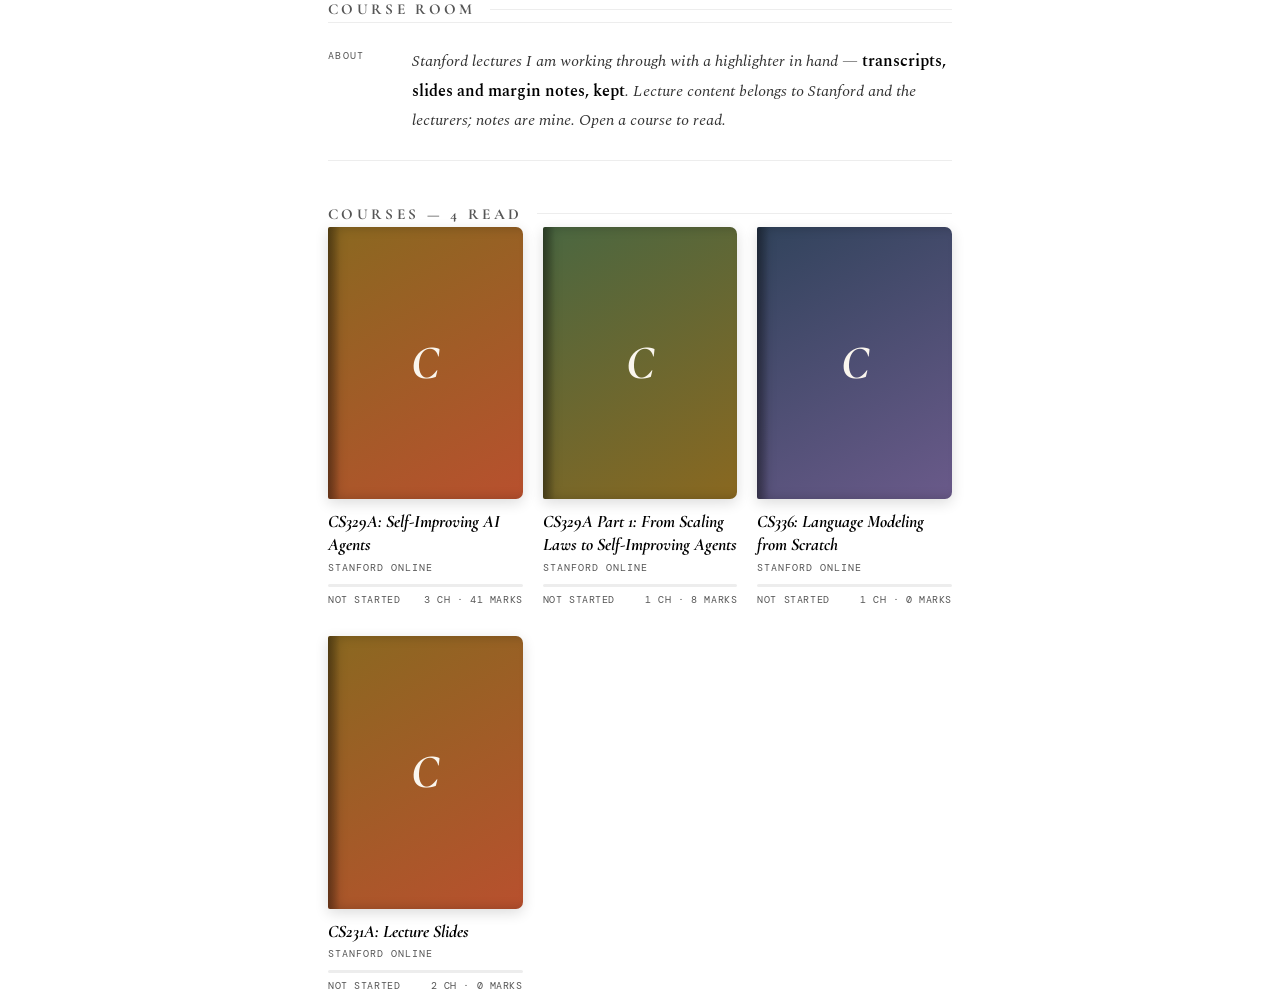
==== index.html @ ce784ed0 "Course Room: CS329A parts 1-3, CS329A guide, CS336 lecture 1, CS231A slides" ====
<!DOCTYPE html>
<html lang="en" data-theme="light">
<head>
<meta charset="UTF-8">
<meta name="viewport" content="width=device-width, initial-scale=1">
<title>Course Room — Arun</title>
<link rel="icon" href="data:image/svg+xml,%3Csvg xmlns='http://www.w3.org/2000/svg' viewBox='0 0 32 32'%3E%3Crect width='32' height='32' rx='6' fill='%23faf7f0'/%3E%3Ctext x='16' y='24' font-size='22' text-anchor='middle' fill='%238a6820' font-family='Georgia' font-style='italic'%3EA%3C/text%3E%3C/svg%3E">
<link rel="preconnect" href="https://fonts.googleapis.com">
<link href="https://fonts.googleapis.com/css2?family=Cormorant+Garamond:ital,wght@0,300;0,400;0,600;1,300;1,400;1,600&family=DM+Mono:ital,wght@0,300;0,400;1,300&family=Spectral:ital,wght@0,200;0,300;0,400;1,200;1,300;1,400&family=Newsreader:ital,opsz,wght@0,6..72,400;0,6..72,600;1,6..72,400&family=Source+Serif+4:ital,opsz,wght@0,8..60,400;0,8..60,600;1,8..60,400&family=Atkinson+Hyperlegible:ital,wght@0,400;0,700;1,400&display=swap" rel="stylesheet">
<style>
:root[data-theme="dark"]{--bg:#0f0f0d;--bg2:#161613;--border:rgba(255,255,255,0.07);--border2:rgba(255,255,255,0.14);--text:#d4cfc4;--text2:#7a7770;--text3:#3f3e3c;--accent:#b8a96a;--accent2:#c97b5a;--glow:rgba(184,169,106,0.05)}
:root[data-theme="light"]{--bg:#fff;--bg2:#f0ede6;--border:rgba(0,0,0,0.07);--border2:rgba(0,0,0,0.14);--text:#000;--text2:#333;--text3:#555;--accent:#8a6820;--accent2:#b8502e;--glow:rgba(138,104,32,0.06)}
*,*::before,*::after{box-sizing:border-box;margin:0;padding:0}
html{font-size:16px}
body{background:var(--bg);color:var(--text);font-family:'Spectral',Georgia,serif;min-height:100vh;-webkit-font-smoothing:antialiased}
.wrap{max-width:680px;margin:0 auto;padding:0 28px}
header{padding:60px 0 36px;display:flex;align-items:flex-end;justify-content:space-between;gap:20px}
.brand-name{font-family:'Cormorant Garamond',serif;font-size:3.5rem;font-weight:500;font-style:italic;color:var(--accent);line-height:1;letter-spacing:-0.02em}
.brand-sub{font-family:'DM Mono',monospace;font-size:0.65rem;font-weight:300;color:var(--text2);letter-spacing:0.14em;text-transform:uppercase;margin-top:7px}
.brand-sub em{font-style:normal;color:var(--accent2)}
.toggle-btn{background:none;border:1px solid var(--border2);color:var(--text2);font-family:'DM Mono',monospace;font-size:0.62rem;letter-spacing:0.12em;text-transform:uppercase;padding:7px 13px;border-radius:2px;cursor:pointer;flex-shrink:0;margin-bottom:4px}
.toggle-btn:hover{border-color:var(--accent);color:var(--accent)}
nav{border-top:1px solid var(--border);border-bottom:1px solid var(--border);display:flex;align-items:center;flex-wrap:wrap;margin-bottom:48px;padding:1px 0}
nav a{font-family:'DM Mono',monospace;font-size:0.75rem;letter-spacing:0.12em;text-transform:uppercase;color:var(--text2);text-decoration:none;padding:10px 16px 10px 0}
nav a:not(:first-child){padding-left:16px;border-left:1px solid var(--border)}
nav a:hover,nav a.active{color:var(--text)}
.about{display:flex;gap:28px;align-items:flex-start;border-top:1px solid var(--border);border-bottom:1px solid var(--border);padding:24px 0;margin-bottom:44px}
.about-label{font-family:'DM Mono',monospace;font-size:0.6rem;letter-spacing:0.14em;text-transform:uppercase;color:var(--text3);flex-shrink:0;width:56px;padding-top:2px}
.about-text{font-family:'Spectral',serif;font-size:1rem;font-style:italic;color:var(--text2);line-height:1.85}
.about-text strong{font-weight:600;font-style:normal;color:var(--text)}
.sec-head{display:flex;align-items:center;gap:14px;margin-bottom:4px}
.sec-title{font-family:'Cormorant Garamond',serif;font-size:0.95rem;font-weight:700;letter-spacing:0.22em;text-transform:uppercase;color:var(--text3);flex-shrink:0}
.sec-line{flex:1;height:1px;background:var(--border)}
.proj-card{display:block;background:var(--bg);padding:26px 0;text-decoration:none;color:inherit;border-top:1px solid var(--border);position:relative}
.proj-card:last-child{border-bottom:1px solid var(--border)}
.proj-card::after{content:'';position:absolute;left:0;right:0;bottom:0;height:1.5px;background:var(--accent);transform:scaleX(0);transform-origin:left;transition:transform 0.3s ease}
.proj-card:hover::after{transform:scaleX(1)}
.proj-name{font-family:'Cormorant Garamond',serif;font-size:1.5rem;font-weight:700;font-style:italic;color:var(--text);margin-bottom:4px}
.proj-card:hover .proj-name{color:var(--accent)}
.proj-desc{font-family:'Spectral',serif;font-size:0.9rem;color:var(--text2);line-height:1.65;margin-bottom:10px}
.proj-stack{display:flex;flex-wrap:wrap;gap:5px;margin-bottom:4px}
.stack-pill{font-family:'DM Mono',monospace;font-size:0.65rem;letter-spacing:0.09em;text-transform:uppercase;color:var(--text3);border:1px solid var(--border2);padding:3px 7px;border-radius:2px}
.proj-card:hover .stack-pill{color:var(--accent);border-color:var(--accent)}
.proj-arrow{position:absolute;top:18px;right:0;font-size:0.75rem;color:var(--text3);opacity:0;transition:opacity 0.2s}
.proj-card:hover .proj-arrow{opacity:1}
.post-item{display:flex;align-items:baseline;justify-content:space-between;gap:16px;padding:14px 0;border-bottom:1px solid var(--border);text-decoration:none;color:inherit}
.post-title{font-family:'Spectral',serif;font-size:1.1rem;color:var(--text);white-space:nowrap;overflow:hidden;text-overflow:ellipsis}
.post-item:hover .post-title{color:var(--accent)}
.post-date{font-family:'DM Mono',monospace;font-size:0.7rem;color:var(--text3);flex-shrink:0;letter-spacing:0.06em}
footer{border-top:1px solid var(--border);padding:24px 0 52px;display:flex;justify-content:space-between;align-items:center;margin-top:44px}
.foot-copy{font-family:'DM Mono',monospace;font-size:0.7rem;color:var(--text3);letter-spacing:0.08em}
.foot-links{display:flex;gap:18px}
.foot-links a{font-family:'DM Mono',monospace;font-size:0.7rem;letter-spacing:0.1em;text-transform:uppercase;color:var(--text3);text-decoration:none}
.foot-links a:hover{color:var(--accent)}
.rr-util{display:flex;align-items:center;justify-content:flex-end;gap:14px;padding:10px 0 2px;font-family:'DM Mono',monospace;font-size:0.68rem;letter-spacing:0.1em;text-transform:uppercase}
.rr-util-streak{color:var(--text2)}
.rr-util-links{display:flex;gap:16px}
.rr-util-links a{color:var(--text2);text-decoration:none}
.rr-util-links a:hover{color:var(--accent)}
#rr-search{position:fixed;inset:0;z-index:200;display:none;align-items:flex-start;justify-content:center;padding:12vh 18px 18px;background:rgba(0,0,0,0.32)}
#rr-search.open{display:flex}
#rr-search-box{width:min(560px,100%);background:var(--bg);border:1px solid var(--border2);border-radius:6px;box-shadow:0 18px 60px rgba(0,0,0,0.3);overflow:hidden}
#rr-search-input{width:100%;border:none;outline:none;background:transparent;color:var(--text);font-family:'DM Mono',monospace;font-size:0.95rem;padding:16px 18px;border-bottom:1px solid var(--border)}
#rr-search-list{max-height:46vh;overflow-y:auto;padding:6px}
#rr-search-list a{display:block;padding:9px 12px;border-radius:4px;text-decoration:none;color:var(--text)}
#rr-search-list a:hover,#rr-search-list a.sel{background:var(--bg2)}
.rr-search-kind{font-family:'DM Mono',monospace;font-size:0.6rem;letter-spacing:0.14em;text-transform:uppercase;color:var(--text3);margin-right:8px}
#rr-search-empty{padding:14px 12px;color:var(--text3);font-style:italic;font-family:'Spectral',serif}
@media (max-width:520px){.wrap{padding:0 18px}header{padding:40px 0 28px;flex-direction:column;align-items:flex-start;gap:14px}.brand-name{font-size:2.4rem}.about{flex-direction:column;gap:8px}footer{flex-direction:column;gap:12px;align-items:flex-start}}
</style>
</head>
<body>
<div class="wrap">
<div id="rr-search" role="dialog" aria-label="Search the library"><div id="rr-search-box"><input id="rr-search-input" type="text" placeholder="Search books, guides, blogs…" autocomplete="off"><div id="rr-search-list"></div></div></div><div class="sec-head"><div class="sec-title">Course Room</div><div class="sec-line"></div></div><div class="about"><div class="about-label">about</div><div class="about-text">Stanford lectures I am working through with a highlighter in hand — <strong>transcripts, slides and margin notes, kept</strong>. Lecture content belongs to Stanford and the lecturers; notes are mine. Open a course to read.</div></div><div class="sec-head"><div class="sec-title">Courses — 4 read</div><div class="sec-line"></div></div><div class="bk-grid" role="list"><a class="bk-lib" href="books/cs329a-self-improving-ai-agents/part01_reader.html" data-book="cs329a-self-improving-ai-agents" data-chapters="part01_reader.html,part02_reader.html,part03_reader.html"><span class="bk-lib-art">C</span><span class="bk-lib-title">CS329A: Self-Improving AI Agents</span><span class="bk-lib-author">Stanford Online</span><span class="bk-prog"><span class="bk-prog-fill"></span></span><span class="bk-prog-row"><span class="bk-prog-label">Not started</span><span class="bk-prog-count">3 ch &middot; 41 marks</span></span></a><a class="bk-lib" href="books/cs329a-part1/guide_reader.html" data-book="cs329a-part1" data-chapters="guide_reader.html"><span class="bk-lib-art">C</span><span class="bk-lib-title">CS329A Part 1: From Scaling Laws to Self-Improving Agents</span><span class="bk-lib-author">Stanford Online</span><span class="bk-prog"><span class="bk-prog-fill"></span></span><span class="bk-prog-row"><span class="bk-prog-label">Not started</span><span class="bk-prog-count">1 ch &middot; 8 marks</span></span></a><a class="bk-lib" href="books/cs336-language-modeling-from-scratch/lecture01_reader.html" data-book="cs336-language-modeling-from-scratch" data-chapters="lecture01_reader.html"><span class="bk-lib-art">C</span><span class="bk-lib-title">CS336: Language Modeling from Scratch</span><span class="bk-lib-author">Stanford Online</span><span class="bk-prog"><span class="bk-prog-fill"></span></span><span class="bk-prog-row"><span class="bk-prog-label">Not started</span><span class="bk-prog-count">1 ch &middot; 0 marks</span></span></a><a class="bk-lib" href="books/cs231a-slides/cs231a-lecture-1.pdf" data-book="cs231a-slides" data-chapters="cs231a-lecture-1.pdf,cs231a-landscape-with-notes.pdf"><span class="bk-lib-art">C</span><span class="bk-lib-title">CS231A: Lecture Slides</span><span class="bk-lib-author">Stanford Online</span><span class="bk-prog"><span class="bk-prog-fill"></span></span><span class="bk-prog-row"><span class="bk-prog-label">Not started</span><span class="bk-prog-count">2 ch &middot; 0 marks</span></span></a></div><link rel="stylesheet" href="assets/cards.css?v=3"><script src="assets/local.js?v=2"></script><script src="assets/library.js?v=2"></script>
</div>
<script>
function toggleTheme(){const h=document.documentElement,b=document.getElementById('theme-btn');if(h.dataset.theme==='dark'){h.dataset.theme='light';b.textContent='\u263E dark';}else{h.dataset.theme='dark';b.textContent='\u2600 light';}}
</script>
</body>
</html>
---- assets/cards.css ----
/* Card style library for "books read" and "articles read" sections.
 * Matches the arun2565.github.io tokens (Cormorant Garamond / Spectral /
 * DM Mono) via CSS vars, with fallbacks so it works standalone.
 * Works in light + dark themes. All cards are links/clickable except
 * .ar-feature (contains its own link).
 *
 * Books:    .bk-cover  .bk-row  .bk-shelf (+ .bk-shelf-grid wrapper)
 * Articles: .ar-row  .ar-feature  .ar-quote
 */
:root {
  --ck-bg: var(--bg, #fff);
  --ck-text: var(--text, #000);
  --ck-text2: var(--text2, #333);
  --ck-text3: var(--text3, #555);
  --ck-accent: var(--accent, #8a6820);
  --ck-accent2: var(--accent2, #b8502e);
  --ck-border: var(--border, rgba(0, 0, 0, 0.07));
  --ck-border2: var(--border2, rgba(0, 0, 0, 0.14));
  --ck-glow: var(--glow, rgba(138, 104, 32, 0.06));
}

/* ============================= books ============================= */

/* ---- 1. cover card: monogram panel + details ---- */
.bk-cover {
  display: flex;
  gap: 26px;
  align-items: stretch;
  padding: 26px 0;
  text-decoration: none;
  color: inherit;
  border-top: 1px solid var(--ck-border);
  position: relative;
}
.bk-cover:last-child { border-bottom: 1px solid var(--ck-border); }
.bk-cover::after {
  content: '';
  position: absolute;
  left: 0; right: 0; bottom: -1px;
  height: 1.5px;
  background: var(--ck-accent);
  transform: scaleX(0);
  transform-origin: left;
  transition: transform 0.3s ease;
}
.bk-cover:hover::after { transform: scaleX(1); }
.bk-cover-art {
  flex-shrink: 0;
  width: 118px;
  min-height: 168px;
  display: flex;
  align-items: center;
  justify-content: center;
  font-family: 'Cormorant Garamond', Georgia, serif;
  font-size: 3.2rem;
  font-weight: 700;
  font-style: italic;
  color: #faf6ee;
  border-radius: 2px 6px 6px 2px;
  background: linear-gradient(150deg, var(--ck-accent), var(--ck-accent2));
  box-shadow: inset 6px 0 10px rgba(0, 0, 0, 0.18), 0 3px 10px rgba(0, 0, 0, 0.12);
}
.bk-cover:nth-child(3n+1) .bk-cover-art { background: linear-gradient(150deg, #8a6820, #b8502e); }
.bk-cover:nth-child(3n+2) .bk-cover-art { background: linear-gradient(150deg, #4a6741, #8a6820); }
.bk-cover:nth-child(3n+3) .bk-cover-art { background: linear-gradient(150deg, #31435c, #6a5a8a); }
.bk-cover-body { display: flex; flex-direction: column; min-width: 0; }
.bk-title {
  font-family: 'Cormorant Garamond', Georgia, serif;
  font-size: 1.6rem;
  font-weight: 700;
  font-style: italic;
  line-height: 1.2;
  color: var(--ck-text);
}
.bk-cover:hover .bk-title { color: var(--ck-accent); }
.bk-author {
  font-family: 'DM Mono', monospace;
  font-size: 0.68rem;
  letter-spacing: 0.12em;
  text-transform: uppercase;
  color: var(--ck-text3);
  margin: 6px 0 10px;
}
.bk-desc {
  font-family: 'Spectral', Georgia, serif;
  font-size: 0.92rem;
  line-height: 1.65;
  color: var(--ck-text2);
  margin-bottom: auto;
  padding-bottom: 12px;
}
.bk-meta {
  display: flex;
  flex-wrap: wrap;
  gap: 6px;
  align-items: center;
}
.bk-pill {
  font-family: 'DM Mono', monospace;
  font-size: 0.65rem;
  letter-spacing: 0.09em;
  text-transform: uppercase;
  color: var(--ck-text3);
  border: 1px solid var(--ck-border2);
  padding: 3px 8px;
  border-radius: 2px;
}
.bk-cover:hover .bk-pill { color: var(--ck-accent); border-color: var(--ck-accent); }
.bk-open {
  font-family: 'DM Mono', monospace;
  font-size: 0.68rem;
  letter-spacing: 0.1em;
  text-transform: uppercase;
  color: var(--ck-accent);
  margin-left: auto;
}

/* ---- 2. row card: one line per book ---- */
.bk-row {
  display: flex;
  align-items: baseline;
  justify-content: space-between;
  gap: 16px;
  padding: 15px 0 15px 14px;
  border-bottom: 1px solid var(--ck-border);
  border-left: 3px solid transparent;
  text-decoration: none;
  color: inherit;
}
.bk-row:first-child { border-top: 1px solid var(--ck-border); }
.bk-row:hover { border-left-color: var(--ck-accent); background: var(--ck-glow); }
.bk-row-main { display: flex; flex-direction: column; gap: 3px; min-width: 0; }
.bk-row .bk-title { font-size: 1.25rem; }
.bk-row-meta { display: flex; gap: 6px; flex-shrink: 0; align-items: center; }

/* ---- 3. shelf tile: dense grid ---- */
.bk-shelf-grid {
  display: grid;
  grid-template-columns: repeat(auto-fill, minmax(150px, 1fr));
  gap: 20px 16px;
}
.bk-shelf { text-decoration: none; color: inherit; display: block; }
.bk-shelf-art {
  display: flex;
  align-items: center;
  justify-content: center;
  aspect-ratio: 5 / 7;
  font-family: 'Cormorant Garamond', Georgia, serif;
  font-size: 2.6rem;
  font-weight: 700;
  font-style: italic;
  color: #faf6ee;
  border-radius: 2px 5px 5px 2px;
  background: linear-gradient(150deg, var(--ck-accent), var(--ck-accent2));
  box-shadow: inset 5px 0 8px rgba(0, 0, 0, 0.18), 0 2px 8px rgba(0, 0, 0, 0.1);
  margin-bottom: 10px;
  transition: transform 0.2s ease;
}
.bk-shelf:nth-child(3n+1) .bk-shelf-art { background: linear-gradient(150deg, #8a6820, #b8502e); }
.bk-shelf:nth-child(3n+2) .bk-shelf-art { background: linear-gradient(150deg, #4a6741, #8a6820); }
.bk-shelf:nth-child(3n+3) .bk-shelf-art { background: linear-gradient(150deg, #31435c, #6a5a8a); }
.bk-shelf:hover .bk-shelf-art { transform: translateY(-3px); }
.bk-shelf-title {
  display: block;
  font-family: 'Spectral', Georgia, serif;
  font-size: 0.92rem;
  line-height: 1.4;
  color: var(--ck-text);
}
.bk-shelf:hover .bk-shelf-title { color: var(--ck-accent); }
.bk-shelf-author {
  display: block;
  font-family: 'DM Mono', monospace;
  font-size: 0.62rem;
  letter-spacing: 0.1em;
  text-transform: uppercase;
  color: var(--ck-text3);
  margin-top: 4px;
}

/* ============================ articles =========================== */

/* ---- 1. row card: one line per article ---- */
.ar-row {
  display: flex;
  align-items: baseline;
  justify-content: space-between;
  gap: 16px;
  padding: 14px 0;
  border-bottom: 1px solid var(--ck-border);
  text-decoration: none;
  color: inherit;
}
.ar-row:first-child { border-top: 1px solid var(--ck-border); }
.ar-title {
  font-family: 'Spectral', Georgia, serif;
  font-size: 1.08rem;
  line-height: 1.45;
  color: var(--ck-text);
}
.ar-row:hover .ar-title { color: var(--ck-accent); }
.ar-row-main { display: flex; flex-direction: column; gap: 5px; min-width: 0; }
.ar-sub {
  display: block;
  font-family: 'DM Mono', monospace;
  font-size: 0.68rem;
  letter-spacing: 0.06em;
  color: var(--ck-text3);
}
.ar-sub a { color: inherit; }
.ar-tag {
  flex-shrink: 0;
  font-family: 'DM Mono', monospace;
  font-size: 0.65rem;
  letter-spacing: 0.09em;
  text-transform: uppercase;
  color: var(--ck-text3);
  border: 1px solid var(--ck-border2);
  padding: 3px 8px;
  border-radius: 2px;
}
.ar-row:hover .ar-tag { color: var(--ck-accent); border-color: var(--ck-accent); }

/* ---- 2. feature card: one standout article ---- */
.ar-feature {
  border: 1px solid var(--ck-border2);
  border-radius: 4px;
  padding: 30px 32px;
  margin-bottom: 8px;
  background: var(--ck-glow);
}
.ar-kicker {
  font-family: 'DM Mono', monospace;
  font-size: 0.62rem;
  letter-spacing: 0.16em;
  text-transform: uppercase;
  color: var(--ck-accent2);
  margin-bottom: 12px;
}
.ar-feature-title {
  font-family: 'Cormorant Garamond', Georgia, serif;
  font-size: 1.9rem;
  font-weight: 700;
  font-style: italic;
  line-height: 1.25;
  margin: 0 0 12px;
}
.ar-feature-title a { color: var(--ck-text); text-decoration: none; }
.ar-feature-title a:hover { color: var(--ck-accent); }
.ar-feature-take {
  font-family: 'Spectral', Georgia, serif;
  font-size: 0.98rem;
  font-style: italic;
  line-height: 1.7;
  color: var(--ck-text2);
  margin: 0 0 14px;
}
.ar-feature-meta {
  font-family: 'DM Mono', monospace;
  font-size: 0.68rem;
  letter-spacing: 0.08em;
  text-transform: uppercase;
  color: var(--ck-text3);
}
.ar-feature-meta a { color: var(--ck-accent); text-decoration: none; margin-left: 12px; }

/* ---- 3. quote card: a takeaway worth keeping ---- */
.ar-quote { margin: 0; padding: 24px 0 24px 22px; border-left: 2px solid var(--ck-accent); }
.ar-quote blockquote {
  margin: 0 0 10px;
  font-family: 'Cormorant Garamond', Georgia, serif;
  font-size: 1.35rem;
  font-style: italic;
  line-height: 1.5;
  color: var(--ck-text);
}
.ar-quote figcaption {
  font-family: 'DM Mono', monospace;
  font-size: 0.68rem;
  letter-spacing: 0.08em;
  text-transform: uppercase;
  color: var(--ck-text3);
}
.ar-quote figcaption a { color: var(--ck-accent); text-decoration: none; }

/* ---- responsive ---- */
@media (max-width: 520px) {
  .bk-cover { gap: 16px; }
  .bk-cover-art { width: 84px; min-height: 120px; font-size: 2.2rem; }
  .bk-title { font-size: 1.35rem; }
  .ar-feature { padding: 22px; }
  .ar-feature-title { font-size: 1.5rem; }
  .bk-row, .ar-row { flex-direction: column; gap: 8px; align-items: flex-start; }
}

/* ================= library grid (Apple Books home) =================
 * Cover grid with per-book progress: big spine-shaded covers, title +
 * author below, slim progress bar. library.js fills the bar + label
 * from chapter scroll depth and points each card at Continue. */

.bk-grid {
  display: grid;
  grid-template-columns: repeat(auto-fill, minmax(150px, 1fr));
  gap: 30px 20px;
}
.bk-lib {
  display: block;
  text-decoration: none;
  color: inherit;
}
.bk-lib-art {
  position: relative;
  display: flex;
  align-items: center;
  justify-content: center;
  aspect-ratio: 5 / 7;
  font-family: 'Cormorant Garamond', Georgia, serif;
  font-size: 3rem;
  font-weight: 700;
  font-style: italic;
  color: #faf6ee;
  border-radius: 2px 7px 7px 2px;
  background: linear-gradient(150deg, var(--ck-accent), var(--ck-accent2));
  box-shadow: inset 8px 0 12px rgba(0, 0, 0, 0.22), 0 4px 14px rgba(0, 0, 0, 0.14);
  margin-bottom: 12px;
  transition: transform 0.2s ease;
  overflow: hidden;
}
.bk-lib-art::before {
  content: '';
  position: absolute;
  left: 0;
  top: 0;
  bottom: 0;
  width: 12px;
  background: linear-gradient(90deg, rgba(0, 0, 0, 0.28), transparent);
  border-radius: 2px 0 0 2px;
}
.bk-lib:nth-child(3n+1) .bk-lib-art { background: linear-gradient(150deg, #8a6820, #b8502e); }
.bk-lib:nth-child(3n+2) .bk-lib-art { background: linear-gradient(150deg, #4a6741, #8a6820); }
.bk-lib:nth-child(3n+3) .bk-lib-art { background: linear-gradient(150deg, #31435c, #6a5a8a); }
.bk-lib:hover .bk-lib-art { transform: translateY(-3px); }
.bk-lib-title {
  display: block;
  font-family: 'Cormorant Garamond', Georgia, serif;
  font-size: 1.1rem;
  font-weight: 700;
  font-style: italic;
  line-height: 1.3;
  color: var(--ck-text);
}
.bk-lib:hover .bk-lib-title { color: var(--ck-accent); }
.bk-lib-author {
  display: block;
  font-family: 'DM Mono', monospace;
  font-size: 0.62rem;
  letter-spacing: 0.1em;
  text-transform: uppercase;
  color: var(--ck-text3);
  margin-top: 4px;
}
.bk-prog {
  display: block;
  height: 3px;
  background: var(--ck-border);
  border-radius: 2px;
  margin-top: 10px;
  overflow: hidden;
}
.bk-prog-fill {
  display: block;
  height: 100%;
  width: 0;
  background: var(--ck-accent);
  border-radius: 2px;
  transition: width 0.4s ease;
}
.bk-prog-row {
  display: flex;
  justify-content: space-between;
  align-items: baseline;
  gap: 8px;
  margin-top: 6px;
  font-family: 'DM Mono', monospace;
  font-size: 0.6rem;
  letter-spacing: 0.06em;
  text-transform: uppercase;
  color: var(--ck-text3);
}

/* ================= horizontal rails (blogs) =================
 * Many items visible at once: snap-scrolling strips of compact cards. */

.rail {
  display: flex;
  gap: 14px;
  overflow-x: auto;
  scroll-snap-type: x mandatory;
  padding: 4px 2px 14px;
  margin: 0 -2px;
  scrollbar-width: thin;
}
.rail::-webkit-scrollbar { height: 6px; }
.rail::-webkit-scrollbar-thumb {
  background: var(--ck-border2);
  border-radius: 3px;
}

/* ---- book tile: monogram cover + details, fixed width ---- */
.bk-tile {
  flex: 0 0 220px;
  scroll-snap-align: start;
  display: flex;
  flex-direction: column;
  text-decoration: none;
  color: inherit;
  border: 1px solid var(--ck-border);
  border-radius: 4px;
  overflow: hidden;
  background: var(--ck-bg);
  transition: border-color 0.2s ease, transform 0.2s ease;
}
.bk-tile:hover { border-color: var(--ck-accent); transform: translateY(-2px); }
.bk-tile-art {
  display: flex;
  align-items: center;
  justify-content: center;
  height: 110px;
  font-family: 'Cormorant Garamond', Georgia, serif;
  font-size: 2.6rem;
  font-weight: 700;
  font-style: italic;
  color: #faf6ee;
  background: linear-gradient(150deg, var(--ck-accent), var(--ck-accent2));
  box-shadow: inset 0 -6px 10px rgba(0, 0, 0, 0.18);
}
.bk-tile:nth-child(3n+1) .bk-tile-art { background: linear-gradient(150deg, #8a6820, #b8502e); }
.bk-tile:nth-child(3n+2) .bk-tile-art { background: linear-gradient(150deg, #4a6741, #8a6820); }
.bk-tile:nth-child(3n+3) .bk-tile-art { background: linear-gradient(150deg, #31435c, #6a5a8a); }
.bk-tile-body { display: flex; flex-direction: column; gap: 6px; padding: 14px 14px 15px; }
.bk-tile .bk-title { font-size: 1.15rem; }
.bk-tile:hover .bk-title { color: var(--ck-accent); }
.bk-tile .bk-author { margin: 0; }
.bk-tile .bk-meta { margin-top: 4px; }

/* ---- blog card: source kicker + title + takeaway, fixed width ---- */
.ar-card {
  flex: 0 0 300px;
  scroll-snap-align: start;
  display: flex;
  flex-direction: column;
  gap: 8px;
  text-decoration: none;
  color: inherit;
  border: 1px solid var(--ck-border);
  border-radius: 4px;
  padding: 18px;
  background: var(--ck-bg);
  transition: border-color 0.2s ease, transform 0.2s ease;
}
.ar-card:hover { border-color: var(--ck-accent); transform: translateY(-2px); }
.ar-card-kicker {
  font-family: 'DM Mono', monospace;
  font-size: 0.6rem;
  letter-spacing: 0.14em;
  text-transform: uppercase;
  color: var(--ck-accent2);
}
.ar-card-title {
  font-family: 'Cormorant Garamond', Georgia, serif;
  font-size: 1.3rem;
  font-weight: 700;
  font-style: italic;
  line-height: 1.3;
  color: var(--ck-text);
}
.ar-card:hover .ar-card-title { color: var(--ck-accent); }
.ar-card-take {
  font-family: 'Spectral', Georgia, serif;
  font-size: 0.85rem;
  font-style: italic;
  line-height: 1.6;
  color: var(--ck-text2);
  display: -webkit-box;
  -webkit-line-clamp: 3;
  -webkit-box-orient: vertical;
  overflow: hidden;
}
.ar-card-meta {
  margin-top: auto;
  padding-top: 8px;
  font-family: 'DM Mono', monospace;
  font-size: 0.62rem;
  letter-spacing: 0.08em;
  text-transform: uppercase;
  color: var(--ck-text3);
  display: flex;
  justify-content: space-between;
  align-items: center;
  gap: 8px;
}
.ar-card-go { color: var(--ck-accent); }

@media (max-width: 520px) {
  .bk-tile { flex-basis: 180px; }
  .ar-card { flex-basis: 260px; }
}
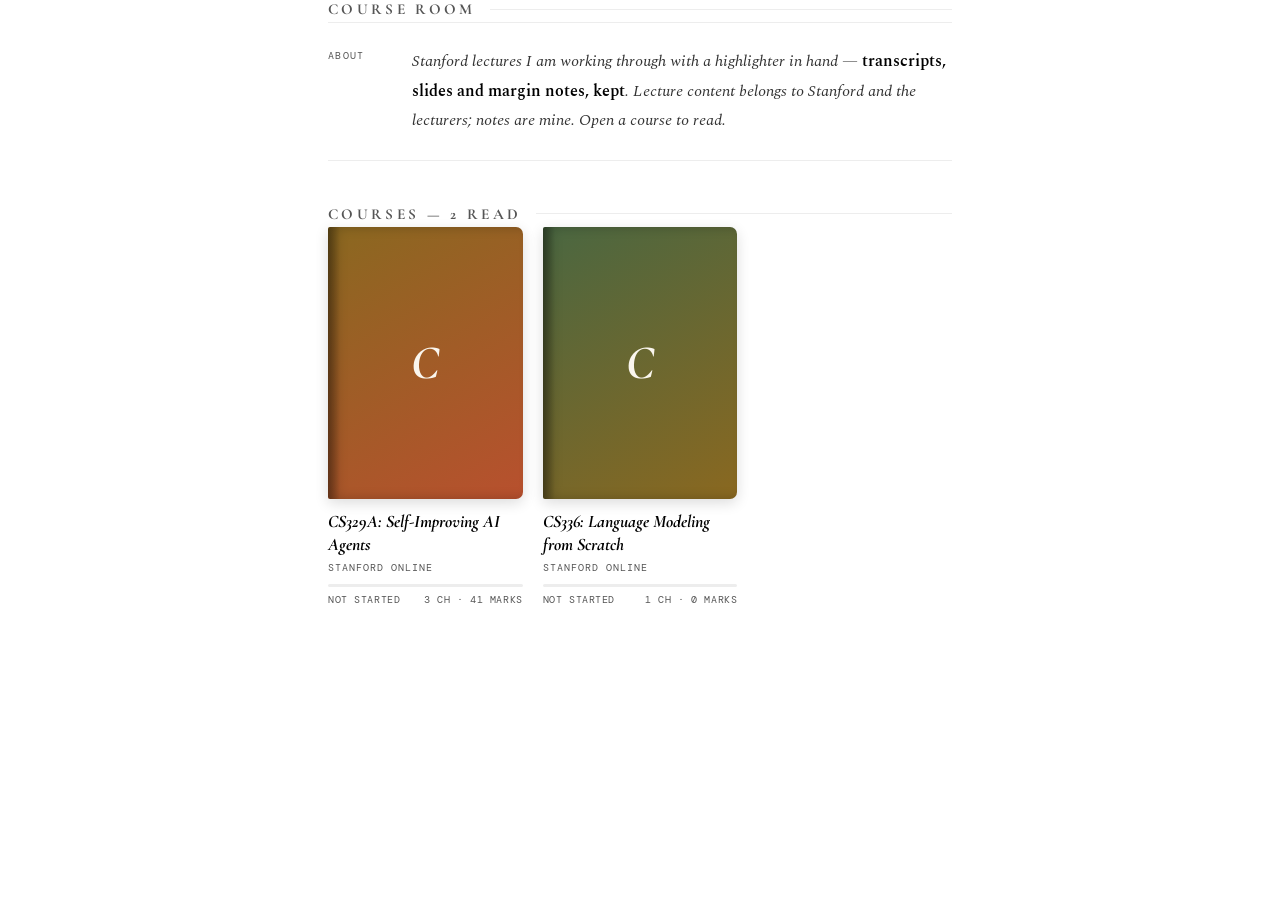
==== commit f034d1eb: "Hub: keep CS329A + CS336 only (drop guide and CS231A slides)" ====
--- a/index.html
+++ b/index.html
@@ -71,7 +71,7 @@
 </head>
 <body>
 <div class="wrap">
-<div id="rr-search" role="dialog" aria-label="Search the library"><div id="rr-search-box"><input id="rr-search-input" type="text" placeholder="Search books, guides, blogs…" autocomplete="off"><div id="rr-search-list"></div></div></div><div class="sec-head"><div class="sec-title">Course Room</div><div class="sec-line"></div></div><div class="about"><div class="about-label">about</div><div class="about-text">Stanford lectures I am working through with a highlighter in hand — <strong>transcripts, slides and margin notes, kept</strong>. Lecture content belongs to Stanford and the lecturers; notes are mine. Open a course to read.</div></div><div class="sec-head"><div class="sec-title">Courses — 4 read</div><div class="sec-line"></div></div><div class="bk-grid" role="list"><a class="bk-lib" href="books/cs329a-self-improving-ai-agents/part01_reader.html" data-book="cs329a-self-improving-ai-agents" data-chapters="part01_reader.html,part02_reader.html,part03_reader.html"><span class="bk-lib-art">C</span><span class="bk-lib-title">CS329A: Self-Improving AI Agents</span><span class="bk-lib-author">Stanford Online</span><span class="bk-prog"><span class="bk-prog-fill"></span></span><span class="bk-prog-row"><span class="bk-prog-label">Not started</span><span class="bk-prog-count">3 ch &middot; 41 marks</span></span></a><a class="bk-lib" href="books/cs329a-part1/guide_reader.html" data-book="cs329a-part1" data-chapters="guide_reader.html"><span class="bk-lib-art">C</span><span class="bk-lib-title">CS329A Part 1: From Scaling Laws to Self-Improving Agents</span><span class="bk-lib-author">Stanford Online</span><span class="bk-prog"><span class="bk-prog-fill"></span></span><span class="bk-prog-row"><span class="bk-prog-label">Not started</span><span class="bk-prog-count">1 ch &middot; 8 marks</span></span></a><a class="bk-lib" href="books/cs336-language-modeling-from-scratch/lecture01_reader.html" data-book="cs336-language-modeling-from-scratch" data-chapters="lecture01_reader.html"><span class="bk-lib-art">C</span><span class="bk-lib-title">CS336: Language Modeling from Scratch</span><span class="bk-lib-author">Stanford Online</span><span class="bk-prog"><span class="bk-prog-fill"></span></span><span class="bk-prog-row"><span class="bk-prog-label">Not started</span><span class="bk-prog-count">1 ch &middot; 0 marks</span></span></a><a class="bk-lib" href="books/cs231a-slides/cs231a-lecture-1.pdf" data-book="cs231a-slides" data-chapters="cs231a-lecture-1.pdf,cs231a-landscape-with-notes.pdf"><span class="bk-lib-art">C</span><span class="bk-lib-title">CS231A: Lecture Slides</span><span class="bk-lib-author">Stanford Online</span><span class="bk-prog"><span class="bk-prog-fill"></span></span><span class="bk-prog-row"><span class="bk-prog-label">Not started</span><span class="bk-prog-count">2 ch &middot; 0 marks</span></span></a></div><link rel="stylesheet" href="assets/cards.css?v=3"><script src="assets/local.js?v=2"></script><script src="assets/library.js?v=2"></script>
+<div id="rr-search" role="dialog" aria-label="Search the library"><div id="rr-search-box"><input id="rr-search-input" type="text" placeholder="Search books, guides, blogs…" autocomplete="off"><div id="rr-search-list"></div></div></div><div class="sec-head"><div class="sec-title">Course Room</div><div class="sec-line"></div></div><div class="about"><div class="about-label">about</div><div class="about-text">Stanford lectures I am working through with a highlighter in hand — <strong>transcripts, slides and margin notes, kept</strong>. Lecture content belongs to Stanford and the lecturers; notes are mine. Open a course to read.</div></div><div class="sec-head"><div class="sec-title">Courses — 2 read</div><div class="sec-line"></div></div><div class="bk-grid" role="list"><a class="bk-lib" href="books/cs329a-self-improving-ai-agents/part01_reader.html" data-book="cs329a-self-improving-ai-agents" data-chapters="part01_reader.html,part02_reader.html,part03_reader.html"><span class="bk-lib-art">C</span><span class="bk-lib-title">CS329A: Self-Improving AI Agents</span><span class="bk-lib-author">Stanford Online</span><span class="bk-prog"><span class="bk-prog-fill"></span></span><span class="bk-prog-row"><span class="bk-prog-label">Not started</span><span class="bk-prog-count">3 ch &middot; 41 marks</span></span></a><a class="bk-lib" href="books/cs336-language-modeling-from-scratch/lecture01_reader.html" data-book="cs336-language-modeling-from-scratch" data-chapters="lecture01_reader.html"><span class="bk-lib-art">C</span><span class="bk-lib-title">CS336: Language Modeling from Scratch</span><span class="bk-lib-author">Stanford Online</span><span class="bk-prog"><span class="bk-prog-fill"></span></span><span class="bk-prog-row"><span class="bk-prog-label">Not started</span><span class="bk-prog-count">1 ch &middot; 0 marks</span></span></a></div><link rel="stylesheet" href="assets/cards.css?v=3"><script src="assets/local.js?v=2"></script><script src="assets/library.js?v=2"></script>
 </div>
 <script>
 function toggleTheme(){const h=document.documentElement,b=document.getElementById('theme-btn');if(h.dataset.theme==='dark'){h.dataset.theme='light';b.textContent='\u263E dark';}else{h.dataset.theme='dark';b.textContent='\u2600 light';}}
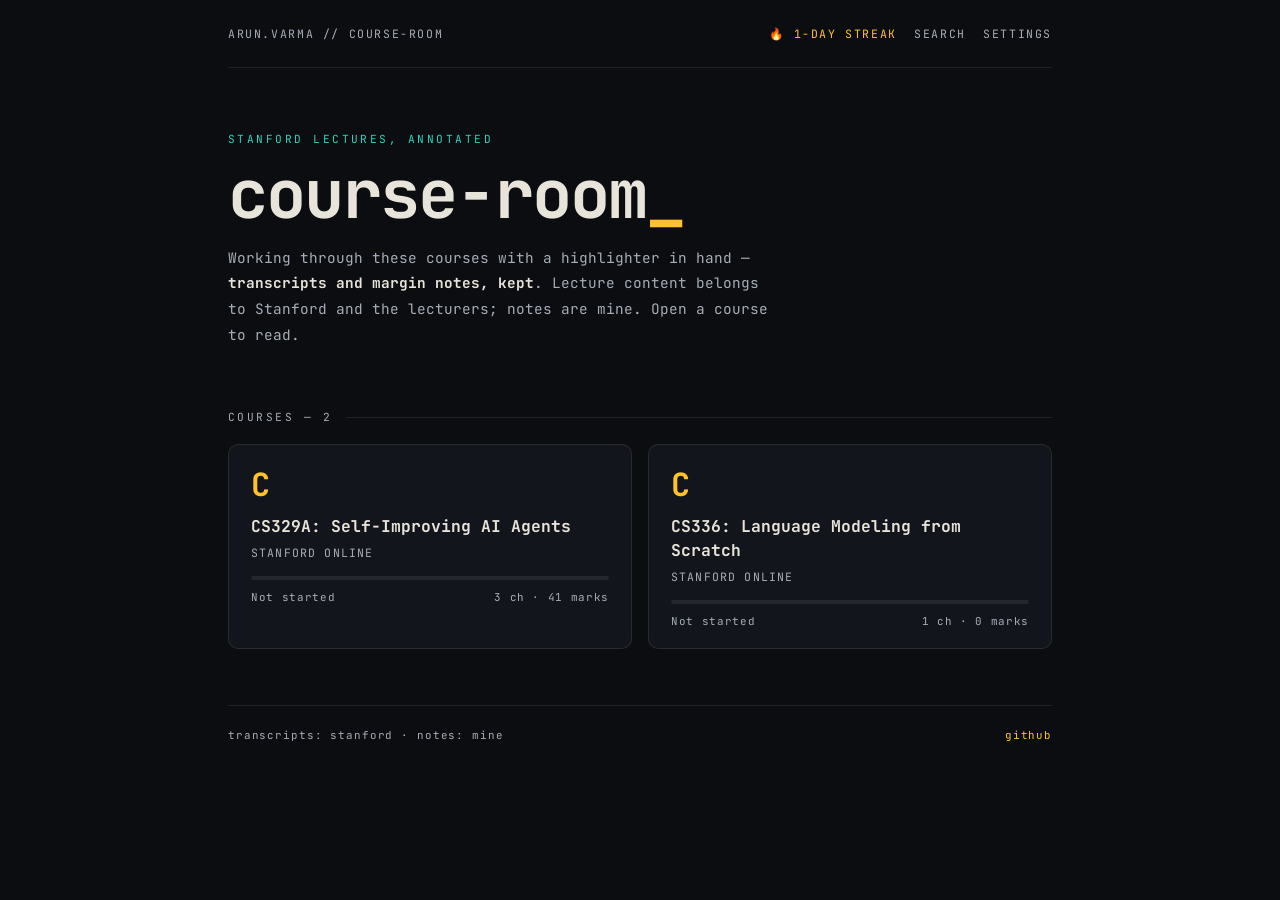
==== commit aed8b161: "New look: dark JetBrains Mono theme, standalone hub design" ====
--- a/index.html
+++ b/index.html
@@ -1,80 +1,88 @@
 <!DOCTYPE html>
-<html lang="en" data-theme="light">
+<html lang="en">
 <head>
 <meta charset="UTF-8">
 <meta name="viewport" content="width=device-width, initial-scale=1">
 <title>Course Room — Arun</title>
-<link rel="icon" href="data:image/svg+xml,%3Csvg xmlns='http://www.w3.org/2000/svg' viewBox='0 0 32 32'%3E%3Crect width='32' height='32' rx='6' fill='%23faf7f0'/%3E%3Ctext x='16' y='24' font-size='22' text-anchor='middle' fill='%238a6820' font-family='Georgia' font-style='italic'%3EA%3C/text%3E%3C/svg%3E">
+<link rel="icon" href="data:image/svg+xml,%3Csvg xmlns='http://www.w3.org/2000/svg' viewBox='0 0 32 32'%3E%3Crect width='32' height='32' rx='6' fill='%230b0d10'/%3E%3Ctext x='16' y='24' font-size='20' text-anchor='middle' fill='%23ffc22e' font-family='monospace' font-weight='bold'%3E&gt;_%3C/text%3E%3C/svg%3E">
 <link rel="preconnect" href="https://fonts.googleapis.com">
-<link href="https://fonts.googleapis.com/css2?family=Cormorant+Garamond:ital,wght@0,300;0,400;0,600;1,300;1,400;1,600&family=DM+Mono:ital,wght@0,300;0,400;1,300&family=Spectral:ital,wght@0,200;0,300;0,400;1,200;1,300;1,400&family=Newsreader:ital,opsz,wght@0,6..72,400;0,6..72,600;1,6..72,400&family=Source+Serif+4:ital,opsz,wght@0,8..60,400;0,8..60,600;1,8..60,400&family=Atkinson+Hyperlegible:ital,wght@0,400;0,700;1,400&display=swap" rel="stylesheet">
+<link rel="preconnect" href="https://fonts.gstatic.com" crossorigin>
+<link href="https://fonts.googleapis.com/css2?family=JetBrains+Mono:ital,wght@0,400;0,500;0,700;1,400&display=swap" rel="stylesheet">
 <style>
-:root[data-theme="dark"]{--bg:#0f0f0d;--bg2:#161613;--border:rgba(255,255,255,0.07);--border2:rgba(255,255,255,0.14);--text:#d4cfc4;--text2:#7a7770;--text3:#3f3e3c;--accent:#b8a96a;--accent2:#c97b5a;--glow:rgba(184,169,106,0.05)}
-:root[data-theme="light"]{--bg:#fff;--bg2:#f0ede6;--border:rgba(0,0,0,0.07);--border2:rgba(0,0,0,0.14);--text:#000;--text2:#333;--text3:#555;--accent:#8a6820;--accent2:#b8502e;--glow:rgba(138,104,32,0.06)}
-*,*::before,*::after{box-sizing:border-box;margin:0;padding:0}
+:root{--bg:#0b0d10;--surface:#12151b;--ink:#e8e4da;--ink2:#a7adb8;--line:rgba(255,255,255,.09);
+--accent:#ffc22e;--teal:#2dd4bf;--mono:'JetBrains Mono',ui-monospace,SFMono-Regular,Menlo,monospace}
+*{box-sizing:border-box;margin:0;padding:0}
 html{font-size:16px}
-body{background:var(--bg);color:var(--text);font-family:'Spectral',Georgia,serif;min-height:100vh;-webkit-font-smoothing:antialiased}
-.wrap{max-width:680px;margin:0 auto;padding:0 28px}
-header{padding:60px 0 36px;display:flex;align-items:flex-end;justify-content:space-between;gap:20px}
-.brand-name{font-family:'Cormorant Garamond',serif;font-size:3.5rem;font-weight:500;font-style:italic;color:var(--accent);line-height:1;letter-spacing:-0.02em}
-.brand-sub{font-family:'DM Mono',monospace;font-size:0.65rem;font-weight:300;color:var(--text2);letter-spacing:0.14em;text-transform:uppercase;margin-top:7px}
-.brand-sub em{font-style:normal;color:var(--accent2)}
-.toggle-btn{background:none;border:1px solid var(--border2);color:var(--text2);font-family:'DM Mono',monospace;font-size:0.62rem;letter-spacing:0.12em;text-transform:uppercase;padding:7px 13px;border-radius:2px;cursor:pointer;flex-shrink:0;margin-bottom:4px}
-.toggle-btn:hover{border-color:var(--accent);color:var(--accent)}
-nav{border-top:1px solid var(--border);border-bottom:1px solid var(--border);display:flex;align-items:center;flex-wrap:wrap;margin-bottom:48px;padding:1px 0}
-nav a{font-family:'DM Mono',monospace;font-size:0.75rem;letter-spacing:0.12em;text-transform:uppercase;color:var(--text2);text-decoration:none;padding:10px 16px 10px 0}
-nav a:not(:first-child){padding-left:16px;border-left:1px solid var(--border)}
-nav a:hover,nav a.active{color:var(--text)}
-.about{display:flex;gap:28px;align-items:flex-start;border-top:1px solid var(--border);border-bottom:1px solid var(--border);padding:24px 0;margin-bottom:44px}
-.about-label{font-family:'DM Mono',monospace;font-size:0.6rem;letter-spacing:0.14em;text-transform:uppercase;color:var(--text3);flex-shrink:0;width:56px;padding-top:2px}
-.about-text{font-family:'Spectral',serif;font-size:1rem;font-style:italic;color:var(--text2);line-height:1.85}
-.about-text strong{font-weight:600;font-style:normal;color:var(--text)}
-.sec-head{display:flex;align-items:center;gap:14px;margin-bottom:4px}
-.sec-title{font-family:'Cormorant Garamond',serif;font-size:0.95rem;font-weight:700;letter-spacing:0.22em;text-transform:uppercase;color:var(--text3);flex-shrink:0}
-.sec-line{flex:1;height:1px;background:var(--border)}
-.proj-card{display:block;background:var(--bg);padding:26px 0;text-decoration:none;color:inherit;border-top:1px solid var(--border);position:relative}
-.proj-card:last-child{border-bottom:1px solid var(--border)}
-.proj-card::after{content:'';position:absolute;left:0;right:0;bottom:0;height:1.5px;background:var(--accent);transform:scaleX(0);transform-origin:left;transition:transform 0.3s ease}
-.proj-card:hover::after{transform:scaleX(1)}
-.proj-name{font-family:'Cormorant Garamond',serif;font-size:1.5rem;font-weight:700;font-style:italic;color:var(--text);margin-bottom:4px}
-.proj-card:hover .proj-name{color:var(--accent)}
-.proj-desc{font-family:'Spectral',serif;font-size:0.9rem;color:var(--text2);line-height:1.65;margin-bottom:10px}
-.proj-stack{display:flex;flex-wrap:wrap;gap:5px;margin-bottom:4px}
-.stack-pill{font-family:'DM Mono',monospace;font-size:0.65rem;letter-spacing:0.09em;text-transform:uppercase;color:var(--text3);border:1px solid var(--border2);padding:3px 7px;border-radius:2px}
-.proj-card:hover .stack-pill{color:var(--accent);border-color:var(--accent)}
-.proj-arrow{position:absolute;top:18px;right:0;font-size:0.75rem;color:var(--text3);opacity:0;transition:opacity 0.2s}
-.proj-card:hover .proj-arrow{opacity:1}
-.post-item{display:flex;align-items:baseline;justify-content:space-between;gap:16px;padding:14px 0;border-bottom:1px solid var(--border);text-decoration:none;color:inherit}
-.post-title{font-family:'Spectral',serif;font-size:1.1rem;color:var(--text);white-space:nowrap;overflow:hidden;text-overflow:ellipsis}
-.post-item:hover .post-title{color:var(--accent)}
-.post-date{font-family:'DM Mono',monospace;font-size:0.7rem;color:var(--text3);flex-shrink:0;letter-spacing:0.06em}
-footer{border-top:1px solid var(--border);padding:24px 0 52px;display:flex;justify-content:space-between;align-items:center;margin-top:44px}
-.foot-copy{font-family:'DM Mono',monospace;font-size:0.7rem;color:var(--text3);letter-spacing:0.08em}
-.foot-links{display:flex;gap:18px}
-.foot-links a{font-family:'DM Mono',monospace;font-size:0.7rem;letter-spacing:0.1em;text-transform:uppercase;color:var(--text3);text-decoration:none}
-.foot-links a:hover{color:var(--accent)}
-.rr-util{display:flex;align-items:center;justify-content:flex-end;gap:14px;padding:10px 0 2px;font-family:'DM Mono',monospace;font-size:0.68rem;letter-spacing:0.1em;text-transform:uppercase}
-.rr-util-streak{color:var(--text2)}
-.rr-util-links{display:flex;gap:16px}
-.rr-util-links a{color:var(--text2);text-decoration:none}
-.rr-util-links a:hover{color:var(--accent)}
-#rr-search{position:fixed;inset:0;z-index:200;display:none;align-items:flex-start;justify-content:center;padding:12vh 18px 18px;background:rgba(0,0,0,0.32)}
-#rr-search.open{display:flex}
-#rr-search-box{width:min(560px,100%);background:var(--bg);border:1px solid var(--border2);border-radius:6px;box-shadow:0 18px 60px rgba(0,0,0,0.3);overflow:hidden}
-#rr-search-input{width:100%;border:none;outline:none;background:transparent;color:var(--text);font-family:'DM Mono',monospace;font-size:0.95rem;padding:16px 18px;border-bottom:1px solid var(--border)}
-#rr-search-list{max-height:46vh;overflow-y:auto;padding:6px}
-#rr-search-list a{display:block;padding:9px 12px;border-radius:4px;text-decoration:none;color:var(--text)}
-#rr-search-list a:hover,#rr-search-list a.sel{background:var(--bg2)}
-.rr-search-kind{font-family:'DM Mono',monospace;font-size:0.6rem;letter-spacing:0.14em;text-transform:uppercase;color:var(--text3);margin-right:8px}
-#rr-search-empty{padding:14px 12px;color:var(--text3);font-style:italic;font-family:'Spectral',serif}
-@media (max-width:520px){.wrap{padding:0 18px}header{padding:40px 0 28px;flex-direction:column;align-items:flex-start;gap:14px}.brand-name{font-size:2.4rem}.about{flex-direction:column;gap:8px}footer{flex-direction:column;gap:12px;align-items:flex-start}}
+body{background:var(--bg);color:var(--ink);font-family:var(--mono);min-height:100vh;
+-webkit-font-smoothing:antialiased}
+::selection{background:rgba(255,194,46,.35)}
+.wrap{max-width:880px;margin:0 auto;padding:0 28px 90px}
+.top{display:flex;align-items:center;justify-content:space-between;gap:16px;
+padding:26px 0;border-bottom:1px solid var(--line);
+font-size:.72rem;letter-spacing:.14em;text-transform:uppercase;color:var(--ink2)}
+.top a{color:var(--ink2);text-decoration:none}
+.top a:hover{color:var(--accent)}
+#rr-streak{color:var(--accent)}
+.hero{padding:64px 0 10px}
+.hero .kicker{font-size:.7rem;letter-spacing:.22em;text-transform:uppercase;color:var(--teal)}
+.hero h1{font-size:clamp(2.6rem,7vw,4.2rem);font-weight:700;letter-spacing:-.03em;
+line-height:1.02;margin:14px 0 16px}
+.hero h1 .cursor{color:var(--accent);animation:blink 1.1s steps(1) infinite}
+@keyframes blink{50%{opacity:0}}
+.hero p{font-size:.9rem;line-height:1.8;color:var(--ink2);max-width:60ch}
+.hero p strong{color:var(--ink)}
+.shelf-label{display:flex;align-items:center;gap:14px;margin:52px 0 20px;
+font-size:.7rem;letter-spacing:.22em;text-transform:uppercase;color:var(--ink2)}
+.shelf-label::after{content:'';flex:1;height:1px;background:var(--line)}
+.bk-grid{display:grid;grid-template-columns:1fr 1fr;gap:16px}
+@media (max-width:640px){.bk-grid{grid-template-columns:1fr}.wrap{padding:0 18px 70px}.hero{padding:44px 0 6px}}
+.bk-lib{display:block;background:var(--surface);border:1px solid var(--line);
+border-radius:10px;padding:24px 22px 20px;text-decoration:none;color:inherit;position:relative;
+transition:transform .18s ease,border-color .18s ease,box-shadow .18s ease}
+.bk-lib:hover{transform:translateY(-3px);border-color:var(--accent);
+box-shadow:0 12px 32px rgba(255,194,46,.08)}
+.bk-lib-art{display:block;font-size:2rem;font-weight:700;color:var(--accent);line-height:1;margin-bottom:14px}
+.bk-lib-title{display:block;font-size:1.02rem;font-weight:700;line-height:1.45;margin-bottom:6px}
+.bk-lib:hover .bk-lib-title{color:var(--accent)}
+.bk-lib-author{display:block;font-size:.72rem;letter-spacing:.1em;text-transform:uppercase;
+color:var(--ink2);margin-bottom:16px}
+.bk-prog{display:block;height:4px;background:rgba(255,255,255,.08);border-radius:2px;overflow:hidden}
+.bk-prog-fill{display:block;height:100%;width:0;background:var(--accent);border-radius:2px}
+.bk-prog-row{display:flex;justify-content:space-between;gap:10px;margin-top:10px;
+font-size:.68rem;letter-spacing:.06em;color:var(--ink2)}
+.bk-prog-count{white-space:nowrap}
+.foot{border-top:1px solid var(--line);margin-top:56px;padding:22px 0 0;
+display:flex;justify-content:space-between;gap:14px;flex-wrap:wrap;
+font-size:.68rem;letter-spacing:.08em;color:var(--ink2)}
+.foot a{color:var(--accent);text-decoration:none}
+/* search overlay (assets/library.js) */
+#rr-search{display:none;position:fixed;inset:0;z-index:50;background:rgba(0,0,0,.6)}
+#rr-search.open{display:block}
+#rr-search-box{max-width:560px;margin:12vh auto 0;background:var(--surface);
+border:1px solid var(--accent);border-radius:10px;padding:18px}
+#rr-search-input{width:100%;background:var(--bg);border:1px solid var(--line);
+border-radius:6px;color:var(--ink);font:inherit;font-size:.9rem;padding:12px 14px;outline:none}
+#rr-search-input:focus{border-color:var(--accent)}
+#rr-search-list{margin-top:10px;font-size:.82rem}
+#rr-search-list a{display:block;color:var(--ink);text-decoration:none;padding:8px 6px;
+border-bottom:1px solid var(--line)}
+#rr-search-list a:hover{color:var(--accent)}
 </style>
 </head>
 <body>
 <div class="wrap">
-<div id="rr-search" role="dialog" aria-label="Search the library"><div id="rr-search-box"><input id="rr-search-input" type="text" placeholder="Search books, guides, blogs…" autocomplete="off"><div id="rr-search-list"></div></div></div><div class="sec-head"><div class="sec-title">Course Room</div><div class="sec-line"></div></div><div class="about"><div class="about-label">about</div><div class="about-text">Stanford lectures I am working through with a highlighter in hand — <strong>transcripts, slides and margin notes, kept</strong>. Lecture content belongs to Stanford and the lecturers; notes are mine. Open a course to read.</div></div><div class="sec-head"><div class="sec-title">Courses — 2 read</div><div class="sec-line"></div></div><div class="bk-grid" role="list"><a class="bk-lib" href="books/cs329a-self-improving-ai-agents/part01_reader.html" data-book="cs329a-self-improving-ai-agents" data-chapters="part01_reader.html,part02_reader.html,part03_reader.html"><span class="bk-lib-art">C</span><span class="bk-lib-title">CS329A: Self-Improving AI Agents</span><span class="bk-lib-author">Stanford Online</span><span class="bk-prog"><span class="bk-prog-fill"></span></span><span class="bk-prog-row"><span class="bk-prog-label">Not started</span><span class="bk-prog-count">3 ch &middot; 41 marks</span></span></a><a class="bk-lib" href="books/cs336-language-modeling-from-scratch/lecture01_reader.html" data-book="cs336-language-modeling-from-scratch" data-chapters="lecture01_reader.html"><span class="bk-lib-art">C</span><span class="bk-lib-title">CS336: Language Modeling from Scratch</span><span class="bk-lib-author">Stanford Online</span><span class="bk-prog"><span class="bk-prog-fill"></span></span><span class="bk-prog-row"><span class="bk-prog-label">Not started</span><span class="bk-prog-count">1 ch &middot; 0 marks</span></span></a></div><link rel="stylesheet" href="assets/cards.css?v=3"><script src="assets/local.js?v=2"></script><script src="assets/library.js?v=2"></script>
+  <div class="top"><span>arun.varma // course-room</span><span><span id="rr-streak"></span>&nbsp;&nbsp;<a href="#" id="rr-search-btn">search</a>&nbsp;&nbsp;<a href="settings.html">settings</a></span></div>
+  <div id="rr-search" role="dialog" aria-label="Search the library"><div id="rr-search-box"><input id="rr-search-input" type="text" placeholder="Search books, guides, blogs…" autocomplete="off"><div id="rr-search-list"></div></div></div>
+  <div class="hero">
+    <div class="kicker">stanford lectures, annotated</div>
+    <h1>course-room<span class="cursor">_</span></h1>
+    <p>Working through these courses with a highlighter in hand — <strong>transcripts and margin notes, kept</strong>. Lecture content belongs to Stanford and the lecturers; notes are mine. Open a course to read.</p>
+  </div>
+  <div class="shelf-label">courses — 2</div>
+  <div class="bk-grid" role="list"><a class="bk-lib" href="books/cs329a-self-improving-ai-agents/part01_reader.html" data-book="cs329a-self-improving-ai-agents" data-chapters="part01_reader.html,part02_reader.html,part03_reader.html"><span class="bk-lib-art">C</span><span class="bk-lib-title">CS329A: Self-Improving AI Agents</span><span class="bk-lib-author">Stanford Online</span><span class="bk-prog"><span class="bk-prog-fill"></span></span><span class="bk-prog-row"><span class="bk-prog-label">Not started</span><span class="bk-prog-count">3 ch &middot; 41 marks</span></span></a><a class="bk-lib" href="books/cs336-language-modeling-from-scratch/lecture01_reader.html" data-book="cs336-language-modeling-from-scratch" data-chapters="lecture01_reader.html"><span class="bk-lib-art">C</span><span class="bk-lib-title">CS336: Language Modeling from Scratch</span><span class="bk-lib-author">Stanford Online</span><span class="bk-prog"><span class="bk-prog-fill"></span></span><span class="bk-prog-row"><span class="bk-prog-label">Not started</span><span class="bk-prog-count">1 ch &middot; 0 marks</span></span></a></div>
+  <div class="foot"><span>transcripts: stanford · notes: mine</span><span><a href="https://github.com/Arun2565/course-room">github</a></span></div>
 </div>
-<script>
-function toggleTheme(){const h=document.documentElement,b=document.getElementById('theme-btn');if(h.dataset.theme==='dark'){h.dataset.theme='light';b.textContent='\u263E dark';}else{h.dataset.theme='dark';b.textContent='\u2600 light';}}
-</script>
+<script src="assets/local.js?v=2"></script>
+<script src="assets/library.js?v=2"></script>
 </body>
-</html>+</html>
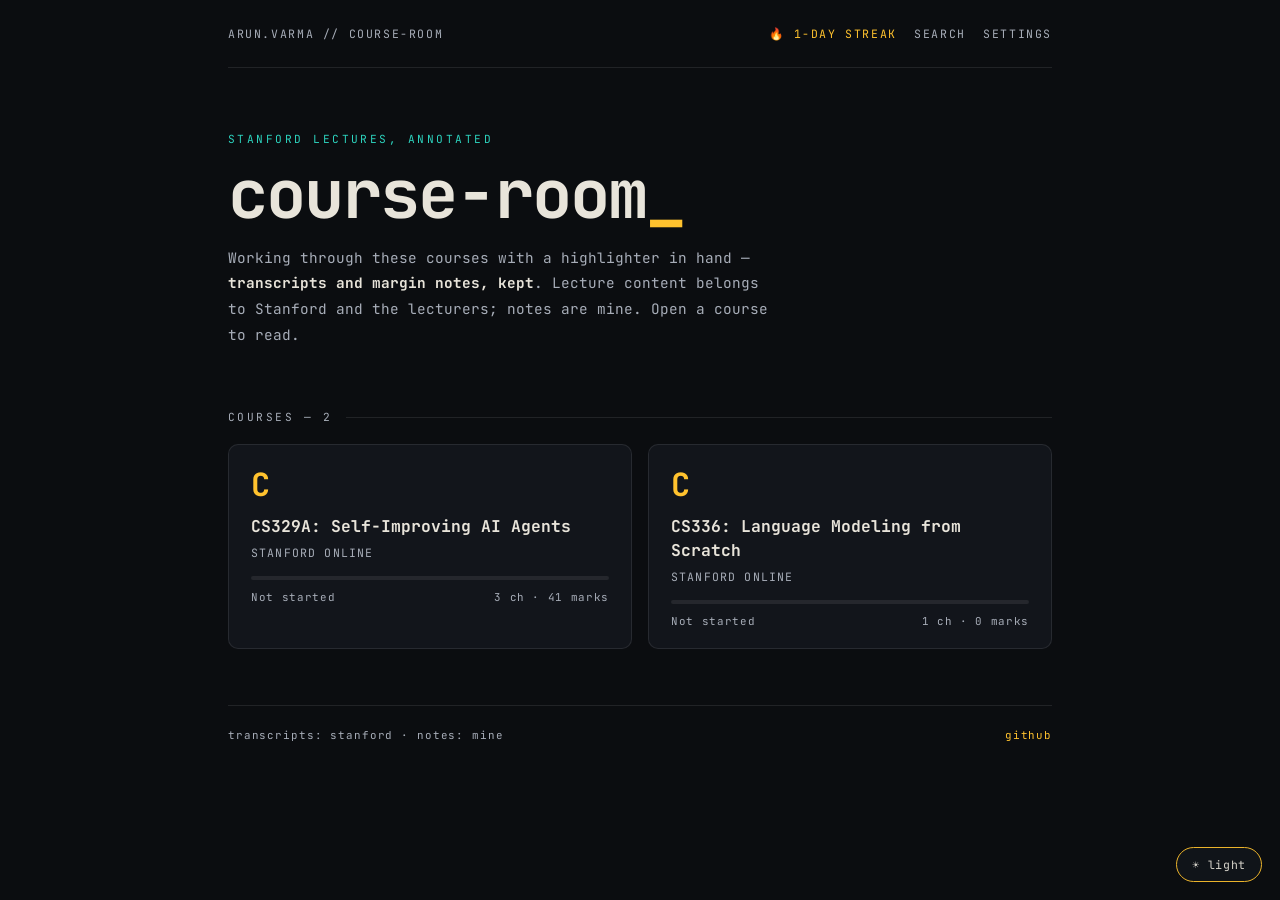
==== commit bfc110e9: "Theme: light mode toggle, themed settings, JetBrains Mono enforced in reader" ====
--- a/index.html
+++ b/index.html
@@ -8,9 +8,12 @@
 <link rel="preconnect" href="https://fonts.googleapis.com">
 <link rel="preconnect" href="https://fonts.gstatic.com" crossorigin>
 <link href="https://fonts.googleapis.com/css2?family=JetBrains+Mono:ital,wght@0,400;0,500;0,700;1,400&display=swap" rel="stylesheet">
+<link rel="stylesheet" href="assets/course-theme.css">
 <style>
 :root{--bg:#0b0d10;--surface:#12151b;--ink:#e8e4da;--ink2:#a7adb8;--line:rgba(255,255,255,.09);
 --accent:#ffc22e;--teal:#2dd4bf;--mono:'JetBrains Mono',ui-monospace,SFMono-Regular,Menlo,monospace}
+:root[data-theme="light"]{--bg:#faf7f0;--surface:#fffdf8;--ink:#241f1a;--ink2:#6b635a;
+--line:rgba(0,0,0,.1);--accent:#8a6820;--teal:#0f766e}
 *{box-sizing:border-box;margin:0;padding:0}
 html{font-size:16px}
 body{background:var(--bg);color:var(--ink);font-family:var(--mono);min-height:100vh;
@@ -82,6 +85,7 @@
   <div class="bk-grid" role="list"><a class="bk-lib" href="books/cs329a-self-improving-ai-agents/part01_reader.html" data-book="cs329a-self-improving-ai-agents" data-chapters="part01_reader.html,part02_reader.html,part03_reader.html"><span class="bk-lib-art">C</span><span class="bk-lib-title">CS329A: Self-Improving AI Agents</span><span class="bk-lib-author">Stanford Online</span><span class="bk-prog"><span class="bk-prog-fill"></span></span><span class="bk-prog-row"><span class="bk-prog-label">Not started</span><span class="bk-prog-count">3 ch &middot; 41 marks</span></span></a><a class="bk-lib" href="books/cs336-language-modeling-from-scratch/lecture01_reader.html" data-book="cs336-language-modeling-from-scratch" data-chapters="lecture01_reader.html"><span class="bk-lib-art">C</span><span class="bk-lib-title">CS336: Language Modeling from Scratch</span><span class="bk-lib-author">Stanford Online</span><span class="bk-prog"><span class="bk-prog-fill"></span></span><span class="bk-prog-row"><span class="bk-prog-label">Not started</span><span class="bk-prog-count">1 ch &middot; 0 marks</span></span></a></div>
   <div class="foot"><span>transcripts: stanford · notes: mine</span><span><a href="https://github.com/Arun2565/course-room">github</a></span></div>
 </div>
+<script src="assets/course-theme.js"></script>
 <script src="assets/local.js?v=2"></script>
 <script src="assets/library.js?v=2"></script>
 </body>
--- a/assets/course-theme.css
+++ b/assets/course-theme.css
@@ -0,0 +1,167 @@
+/* course-theme: course-room identity (dark default + light mode).
+ *
+ * Everything is scoped under body.course-room (reader pages) or
+ * body.course-settings (settings page) so the shared generic token names
+ * (--bg, --accent, ...) can never leak into each other or the local
+ * reading-room. Specificity + !important beat site.css where it fights
+ * with !important of its own. Loaded AFTER the page's own styles.
+ * course-theme.js adds the body class and owns the light/dark toggle. */
+@import url('https://fonts.googleapis.com/css2?family=JetBrains+Mono:ital,wght@0,400;0,500;0,700;1,400&display=swap');
+
+/* ================= reader pages ================= */
+body.course-room {
+  --bg: #0b0d10;
+  --surface: #12151b;
+  --ink: #e8e4da;
+  --ink-2: #a7adb8;
+  --accent: #ffc22e;
+  --accent-2: #2dd4bf;
+  --border: rgba(255, 255, 255, 0.09);
+  --font-reader: 'JetBrains Mono', ui-monospace, SFMono-Regular, Menlo, monospace;
+  --rr-readfont: 'JetBrains Mono', ui-monospace, SFMono-Regular, Menlo, monospace;
+  background: var(--bg) !important;
+  color: var(--ink) !important;
+  font-family: 'JetBrains Mono', ui-monospace, SFMono-Regular, Menlo, monospace !important;
+  font-size: 15.5px;
+  line-height: 1.9;
+  -webkit-font-smoothing: antialiased;
+}
+html[data-theme="light"] body.course-room {
+  --bg: #faf7f0;
+  --surface: #fffdf8;
+  --ink: #241f1a;
+  --ink-2: #6b635a;
+  --accent: #8a6820;
+  --accent-2: #0f766e;
+  --border: rgba(0, 0, 0, 0.1);
+}
+body.course-room ::selection { background: rgba(255, 194, 46, 0.35); }
+html[data-theme="light"] body.course-room ::selection { background: rgba(138, 104, 32, 0.25); }
+
+/* prose: mono everywhere, generous measure */
+body.course-room .reader-content {
+  font-family: 'JetBrains Mono', ui-monospace, SFMono-Regular, Menlo, monospace !important;
+  max-width: 800px !important;
+  font-size: 0.94rem !important;
+  line-height: 1.9 !important;
+}
+body.course-room .reader-content p,
+body.course-room .reader-content li,
+body.course-room .reader-content td,
+body.course-room .reader-content dd {
+  font-family: 'JetBrains Mono', ui-monospace, SFMono-Regular, Menlo, monospace !important;
+}
+body.course-room .reader-content h1,
+body.course-room .reader-content h2,
+body.course-room .reader-content h3 {
+  font-family: 'JetBrains Mono', ui-monospace, SFMono-Regular, Menlo, monospace !important;
+  letter-spacing: -0.01em;
+}
+body.course-room .reader-content h1 { color: var(--ink) !important; }
+body.course-room .reader-content h2 { color: var(--accent) !important; font-size: 1.05rem !important; }
+body.course-room .reader-content h2::before { content: '// '; opacity: 0.55; }
+body.course-room .reader-content a { color: var(--accent-2) !important; text-underline-offset: 3px; }
+body.course-room .reader-content blockquote {
+  border-left: 3px solid var(--accent-2) !important;
+  background: rgba(45, 212, 191, 0.06) !important;
+}
+body.course-room .chapter-title h1 { color: var(--ink) !important; }
+body.course-room .ann-badge { background: var(--accent) !important; color: #0b0d10 !important; font-weight: 700; }
+html[data-theme="light"] body.course-room .ann-badge { color: #faf7f0 !important; }
+
+/* slim reader bar + toc + next-chapter (chapter-toc.js chrome) */
+body.course-room .rr-topbar {
+  background: var(--bg) !important;
+  border-bottom: 1px solid var(--border) !important;
+}
+body.course-room .rr-back,
+body.course-room .rr-toptitle { font-family: 'JetBrains Mono', monospace !important; }
+body.course-room .rr-back { color: var(--ink-2) !important; }
+body.course-room .rr-back:hover { color: var(--accent) !important; }
+body.course-room .rr-toptitle { color: var(--ink) !important; font-style: normal !important; }
+body.course-room .toc-panel { background: var(--surface) !important; border-right: 1px solid var(--border) !important; }
+body.course-room .toc-header { border-bottom: 1px solid var(--border) !important; }
+body.course-room .toc-header h3 { color: var(--ink) !important; font-family: 'JetBrains Mono', monospace !important; }
+body.course-room .toc-chapter { color: var(--ink) !important; font-family: 'JetBrains Mono', monospace !important; }
+body.course-room .toc-chapter:hover { background: rgba(255, 194, 46, 0.07) !important; border-left-color: var(--accent) !important; }
+body.course-room .toc-ann-count { background: var(--accent) !important; color: #0b0d10 !important; }
+html[data-theme="light"] body.course-room .toc-ann-count { color: #faf7f0 !important; }
+body.course-room .toc-subs { border-left-color: var(--border) !important; }
+body.course-room .toc-overlay { background: rgba(0, 0, 0, 0.55) !important; }
+body.course-room .progress-fill { background: var(--accent) !important; }
+body.course-room .bottom-bar { background: var(--bg) !important; border-top: 1px solid var(--border) !important; color: var(--ink-2) !important; }
+body.course-room .footer { color: var(--ink-2) !important; border-top: 1px solid var(--border) !important; }
+body.course-room .rr-next { border-top-color: var(--border) !important; }
+body.course-room .rr-next-label { font-family: 'JetBrains Mono', monospace !important; color: var(--ink-2) !important; }
+body.course-room .rr-next-link { font-family: 'JetBrains Mono', monospace !important; font-style: normal !important; color: var(--ink) !important; }
+body.course-room .rr-next-link:hover { color: var(--accent) !important; }
+body.course-room .rr-next-arrow { color: var(--accent) !important; }
+body.course-room .rr-contents { font-family: 'JetBrains Mono', monospace !important; }
+body.course-room #rr-toolbar { font-family: 'JetBrains Mono', monospace !important; }
+
+/* ================= settings page ================= */
+body.course-settings {
+  --bg: #0b0d10;
+  --bg2: #12151b;
+  --border: rgba(255, 255, 255, 0.09);
+  --border2: rgba(255, 255, 255, 0.18);
+  --text: #e8e4da;
+  --text2: #a7adb8;
+  --text3: #6e7480;
+  --accent: #ffc22e;
+  --danger: #ff7a6b;
+  background: var(--bg) !important;
+  color: var(--text) !important;
+  font-family: 'JetBrains Mono', ui-monospace, SFMono-Regular, Menlo, monospace !important;
+}
+html[data-theme="light"] body.course-settings {
+  --bg: #faf7f0;
+  --bg2: #fffdf8;
+  --border: rgba(0, 0, 0, 0.09);
+  --border2: rgba(0, 0, 0, 0.18);
+  --text: #241f1a;
+  --text2: #6b635a;
+  --text3: #9a9188;
+  --accent: #8a6820;
+  --danger: #a33b2a;
+}
+body.course-settings h1,
+body.course-settings .streak-num,
+body.course-settings .topbar,
+body.course-settings .btn,
+body.course-settings h2,
+body.course-settings .backup-note,
+body.course-settings .status {
+  font-family: 'JetBrains Mono', ui-monospace, SFMono-Regular, Menlo, monospace !important;
+}
+body.course-settings h1 { letter-spacing: -0.02em; }
+body.course-settings .banner { font-style: normal !important; }
+body.course-settings .note-text,
+body.course-settings .note-quote,
+body.course-settings .about-text {
+  font-family: 'JetBrains Mono', ui-monospace, SFMono-Regular, Menlo, monospace !important;
+}
+
+/* ================= floating light/dark toggle ================= */
+#course-theme-fab {
+  position: fixed;
+  right: 18px;
+  bottom: 18px;
+  z-index: 400;
+  font-family: 'JetBrains Mono', monospace;
+  font-size: 0.72rem;
+  letter-spacing: 0.06em;
+  color: var(--ink, #e8e4da);
+  background: var(--surface, #12151b);
+  border: 1px solid var(--accent, #ffc22e);
+  border-radius: 999px;
+  padding: 9px 15px;
+  cursor: pointer;
+  opacity: 0.92;
+}
+#course-theme-fab:hover { opacity: 1; }
+html[data-theme="light"] #course-theme-fab {
+  --ink: #241f1a;
+  --surface: #fffdf8;
+  --accent: #8a6820;
+}
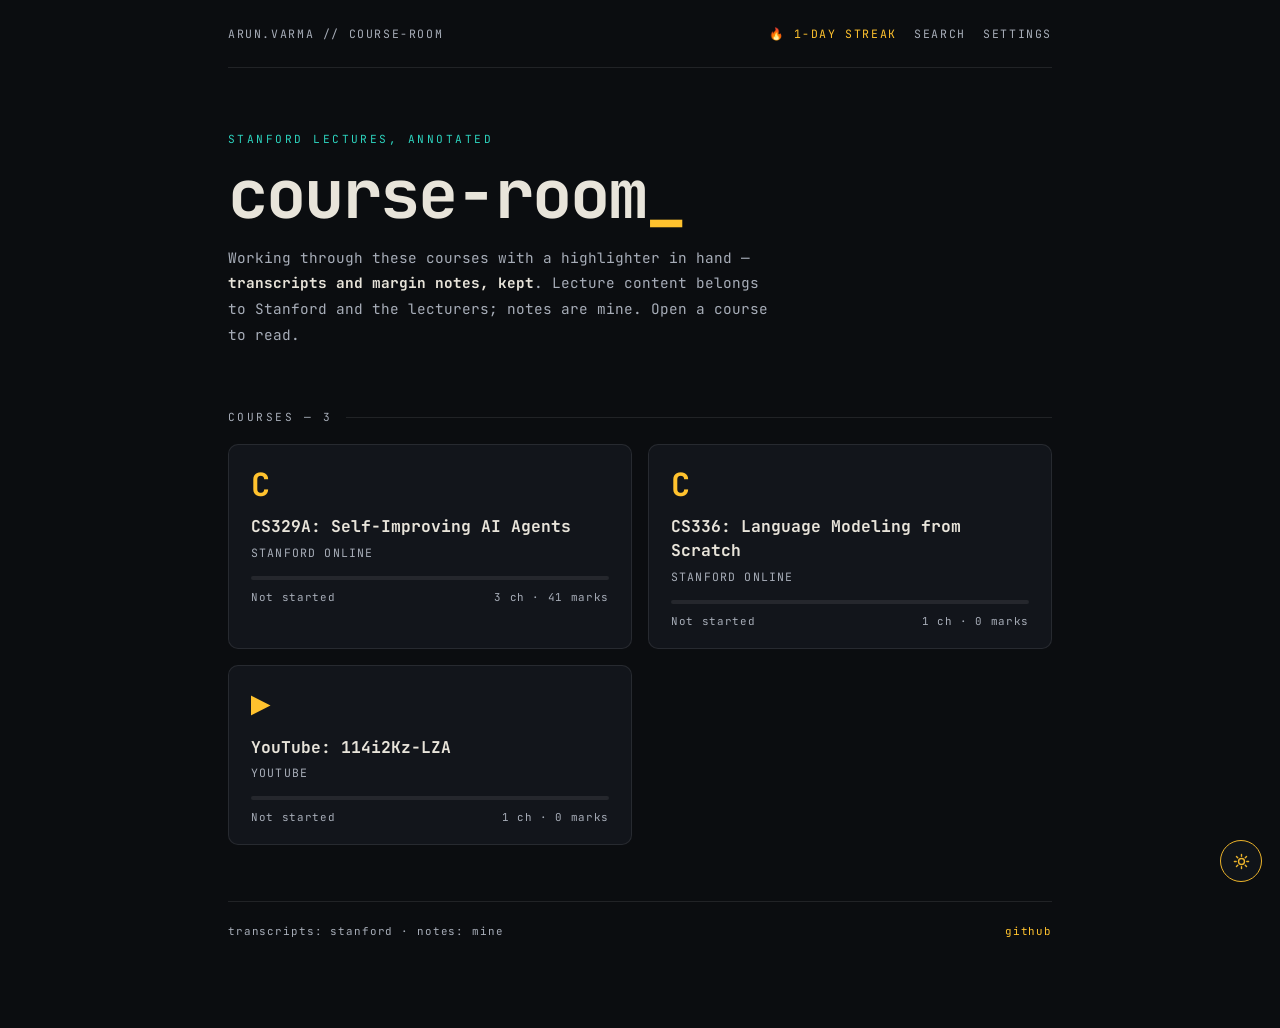
==== commit 98c60a3c: "Add YouTube video course: 114i2Kz-LZA" ====
--- a/index.html
+++ b/index.html
@@ -54,7 +54,7 @@
 .bk-prog-row{display:flex;justify-content:space-between;gap:10px;margin-top:10px;
 font-size:.68rem;letter-spacing:.06em;color:var(--ink2)}
 .bk-prog-count{white-space:nowrap}
-.foot{border-top:1px solid var(--line);margin-top:56px;padding:22px 0 0;
+  .foot{border-top:1px solid var(--line);margin-top:56px;padding:22px 0 0;
 display:flex;justify-content:space-between;gap:14px;flex-wrap:wrap;
 font-size:.68rem;letter-spacing:.08em;color:var(--ink2)}
 .foot a{color:var(--accent);text-decoration:none}
@@ -81,8 +81,8 @@
     <h1>course-room<span class="cursor">_</span></h1>
     <p>Working through these courses with a highlighter in hand — <strong>transcripts and margin notes, kept</strong>. Lecture content belongs to Stanford and the lecturers; notes are mine. Open a course to read.</p>
   </div>
-  <div class="shelf-label">courses — 2</div>
-  <div class="bk-grid" role="list"><a class="bk-lib" href="books/cs329a-self-improving-ai-agents/part01_reader.html" data-book="cs329a-self-improving-ai-agents" data-chapters="part01_reader.html,part02_reader.html,part03_reader.html"><span class="bk-lib-art">C</span><span class="bk-lib-title">CS329A: Self-Improving AI Agents</span><span class="bk-lib-author">Stanford Online</span><span class="bk-prog"><span class="bk-prog-fill"></span></span><span class="bk-prog-row"><span class="bk-prog-label">Not started</span><span class="bk-prog-count">3 ch &middot; 41 marks</span></span></a><a class="bk-lib" href="books/cs336-language-modeling-from-scratch/lecture01_reader.html" data-book="cs336-language-modeling-from-scratch" data-chapters="lecture01_reader.html"><span class="bk-lib-art">C</span><span class="bk-lib-title">CS336: Language Modeling from Scratch</span><span class="bk-lib-author">Stanford Online</span><span class="bk-prog"><span class="bk-prog-fill"></span></span><span class="bk-prog-row"><span class="bk-prog-label">Not started</span><span class="bk-prog-count">1 ch &middot; 0 marks</span></span></a></div>
+  <div class="shelf-label">courses — 3</div>
+  <div class="bk-grid" role="list"><a class="bk-lib" href="books/cs329a-self-improving-ai-agents/part01_reader.html" data-book="cs329a-self-improving-ai-agents" data-chapters="part01_reader.html,part02_reader.html,part03_reader.html"><span class="bk-lib-art">C</span><span class="bk-lib-title">CS329A: Self-Improving AI Agents</span><span class="bk-lib-author">Stanford Online</span><span class="bk-prog"><span class="bk-prog-fill"></span></span><span class="bk-prog-row"><span class="bk-prog-label">Not started</span><span class="bk-prog-count">3 ch &middot; 41 marks</span></span></a><a class="bk-lib" href="books/cs336-language-modeling-from-scratch/lecture01_reader.html" data-book="cs336-language-modeling-from-scratch" data-chapters="lecture01_reader.html"><span class="bk-lib-art">C</span><span class="bk-lib-title">CS336: Language Modeling from Scratch</span><span class="bk-lib-author">Stanford Online</span><span class="bk-prog"><span class="bk-prog-fill"></span></span><span class="bk-prog-row"><span class="bk-prog-label">Not started</span><span class="bk-prog-count">1 ch &middot; 0 marks</span></span></a><a class="bk-lib" href="books/youtube-video/reader.html" data-book="youtube-video" data-chapters="reader.html"><span class="bk-lib-art">▶</span><span class="bk-lib-title">YouTube: 114i2Kz-LZA</span><span class="bk-lib-author">YouTube</span><span class="bk-prog"><span class="bk-prog-fill"></span></span><span class="bk-prog-row"><span class="bk-prog-label">Not started</span><span class="bk-prog-count">1 ch &middot; 0 marks</span></span></a></div>
   <div class="foot"><span>transcripts: stanford · notes: mine</span><span><a href="https://github.com/Arun2565/course-room">github</a></span></div>
 </div>
 <script src="assets/course-theme.js"></script>
--- a/assets/course-theme.css
+++ b/assets/course-theme.css
@@ -17,8 +17,6 @@
   --accent: #ffc22e;
   --accent-2: #2dd4bf;
   --border: rgba(255, 255, 255, 0.09);
-  --font-reader: 'JetBrains Mono', ui-monospace, SFMono-Regular, Menlo, monospace;
-  --rr-readfont: 'JetBrains Mono', ui-monospace, SFMono-Regular, Menlo, monospace;
   background: var(--bg) !important;
   color: var(--ink) !important;
   font-family: 'JetBrains Mono', ui-monospace, SFMono-Regular, Menlo, monospace !important;
@@ -38,28 +36,54 @@
 body.course-room ::selection { background: rgba(255, 194, 46, 0.35); }
 html[data-theme="light"] body.course-room ::selection { background: rgba(138, 104, 32, 0.25); }
 
-/* prose: mono everywhere, generous measure */
-body.course-room .reader-content {
+/* default reading font: JetBrains Mono; follows the Aa reader setting when
+ * the visitor picks another font (site.css --rr-readfont takes over).
+ * Scoped to unset/jetbrains only: an unscoped body-level --rr-readfont
+ * would beat :root on specificity and pin JetBrains for every choice. */
+html:not([data-rfont]) body.course-room,
+html[data-rfont="jetbrains"] body.course-room {
+  --font-reader: 'JetBrains Mono', ui-monospace, SFMono-Regular, Menlo, monospace;
+  --rr-readfont: 'JetBrains Mono', ui-monospace, SFMono-Regular, Menlo, monospace;
+}
+/* Spectral is site.css's :root default, which loses to any body-level
+ * variable — so it needs an explicit rule like every other font. */
+html[data-rfont="spectral"] body.course-room {
+  --font-reader: 'Spectral', Georgia, serif;
+  --rr-readfont: 'Spectral', Georgia, serif;
+}
+html:not([data-rfont]) body.course-room .reader-content,
+html[data-rfont="jetbrains"] body.course-room .reader-content {
   font-family: 'JetBrains Mono', ui-monospace, SFMono-Regular, Menlo, monospace !important;
   max-width: 800px !important;
   font-size: 0.94rem !important;
   line-height: 1.9 !important;
 }
-body.course-room .reader-content p,
-body.course-room .reader-content li,
-body.course-room .reader-content td,
-body.course-room .reader-content dd {
-  font-family: 'JetBrains Mono', ui-monospace, SFMono-Regular, Menlo, monospace !important;
-}
-body.course-room .reader-content h1,
-body.course-room .reader-content h2,
-body.course-room .reader-content h3 {
+html:not([data-rfont]) body.course-room .reader-content p,
+html[data-rfont="jetbrains"] body.course-room .reader-content p,
+html:not([data-rfont]) body.course-room .reader-content li,
+html[data-rfont="jetbrains"] body.course-room .reader-content li,
+html:not([data-rfont]) body.course-room .reader-content td,
+html[data-rfont="jetbrains"] body.course-room .reader-content td,
+html:not([data-rfont]) body.course-room .reader-content dd,
+html[data-rfont="jetbrains"] body.course-room .reader-content dd {
+  font-family: 'JetBrains Mono', ui-monospace, SFMono-Regular, Menlo, monospace !important;
+}
+html:not([data-rfont]) body.course-room .reader-content h1,
+html[data-rfont="jetbrains"] body.course-room .reader-content h1,
+html:not([data-rfont]) body.course-room .reader-content h2,
+html[data-rfont="jetbrains"] body.course-room .reader-content h2,
+html:not([data-rfont]) body.course-room .reader-content h3,
+html[data-rfont="jetbrains"] body.course-room .reader-content h3 {
   font-family: 'JetBrains Mono', ui-monospace, SFMono-Regular, Menlo, monospace !important;
   letter-spacing: -0.01em;
 }
 body.course-room .reader-content h1 { color: var(--ink) !important; }
-body.course-room .reader-content h2 { color: var(--accent) !important; font-size: 1.05rem !important; }
-body.course-room .reader-content h2::before { content: '// '; opacity: 0.55; }
+body.course-room .reader-content h2 {
+  color: var(--accent) !important;
+  font-size: 1.45rem !important;
+  line-height: 1.35 !important;
+  margin-top: 2em !important;
+}
 body.course-room .reader-content a { color: var(--accent-2) !important; text-underline-offset: 3px; }
 body.course-room .reader-content blockquote {
   border-left: 3px solid var(--accent-2) !important;
@@ -68,6 +92,18 @@
 body.course-room .chapter-title h1 { color: var(--ink) !important; }
 body.course-room .ann-badge { background: var(--accent) !important; color: #0b0d10 !important; font-weight: 700; }
 html[data-theme="light"] body.course-room .ann-badge { color: #faf7f0 !important; }
+
+/* Apple-Books-style annotation wash: seamless marker that hugs the text
+ * (no side padding), soft radius on every line fragment. Underline stays
+ * Apple red, drawn gapless (see annotate.css skip-ink rule). */
+body.course-room .reader-content .rr-u-hl,
+body.course-room .reader-content span.ann-hl,
+body.course-room .reader-content span.ann-note {
+  padding: 2px 0 !important;
+  border-radius: 4px !important;
+  -webkit-box-decoration-break: clone !important;
+  box-decoration-break: clone !important;
+}
 
 /* slim reader bar + toc + next-chapter (chapter-toc.js chrome) */
 body.course-room .rr-topbar {
@@ -142,26 +178,118 @@
   font-family: 'JetBrains Mono', ui-monospace, SFMono-Regular, Menlo, monospace !important;
 }
 
-/* ================= floating light/dark toggle ================= */
+/* ================= floating icon theme toggle ================= */
 #course-theme-fab {
   position: fixed;
   right: 18px;
   bottom: 18px;
   z-index: 400;
-  font-family: 'JetBrains Mono', monospace;
-  font-size: 0.72rem;
-  letter-spacing: 0.06em;
-  color: var(--ink, #e8e4da);
+  width: 42px;
+  height: 42px;
+  display: flex;
+  align-items: center;
+  justify-content: center;
+  color: var(--accent, #ffc22e);
   background: var(--surface, #12151b);
   border: 1px solid var(--accent, #ffc22e);
   border-radius: 999px;
-  padding: 9px 15px;
   cursor: pointer;
   opacity: 0.92;
+  padding: 0;
 }
 #course-theme-fab:hover { opacity: 1; }
+#course-theme-fab svg { display: block; }
 html[data-theme="light"] #course-theme-fab {
-  --ink: #241f1a;
   --surface: #fffdf8;
   --accent: #8a6820;
 }
+
+/* ================= Apple-Books-like mobile reading (<=700px) ==========
+ * Full-bleed page, calm serif-scale rhythm, no floating clutter:
+ * tap the page to hide/show all chrome, pager at the bottom. */
+#course-pager { display: none; }
+@media (max-width: 700px) {
+  body.course-room { font-size: 16.5px; }
+  body.course-room .reader-content {
+    max-width: 100% !important;
+    padding: 10px 22px 140px !important;
+    font-size: 1.04rem !important;
+    line-height: 1.78 !important;
+  }
+  body.course-room .reader-content p,
+  body.course-room .reader-content li,
+  body.course-room .reader-content dd {
+    font-size: 1.04rem !important;
+    line-height: 1.78 !important;
+  }
+  body.course-room .reader-content p { margin: 0 0 1.15em !important; }
+  body.course-room .chapter-title { padding-bottom: 18px !important; margin-bottom: 20px !important; }
+  body.course-room .chapter-title h1 { font-size: 1.72rem !important; line-height: 1.25 !important; }
+  body.course-room .reader-content h2 { font-size: 1.32rem !important; line-height: 1.4 !important; }
+  body.course-room .reader-content h3 { font-size: 1.1rem !important; }
+  body.course-room .reader-content pre,
+  body.course-room .reader-content pre.code { font-size: 0.82rem !important; overflow-x: auto; }
+  body.course-room figure.rr-fig { margin: 22px -6px !important; }
+  body.course-room .rr-contents { margin: 0 0 18px !important; }
+  /* the topbar Chapters button covers navigation: drop the floating one */
+  body.course-room #rr-toc-fab { display: none !important; }
+  /* bottom pager: Prev | k of n | Next, safe-area aware */
+  body.course-room #course-pager {
+    display: flex;
+    position: fixed;
+    left: 0;
+    right: 0;
+    bottom: 0;
+    z-index: 160;
+    align-items: center;
+    justify-content: space-between;
+    gap: 8px;
+    padding: 10px 14px calc(10px + env(safe-area-inset-bottom, 0px));
+    background: var(--bg);
+    border-top: 1px solid var(--border);
+  }
+  body.course-room #course-pager a {
+    font-family: 'JetBrains Mono', monospace;
+    font-size: 0.72rem;
+    letter-spacing: 0.06em;
+    color: var(--ink-2);
+    text-decoration: none;
+    padding: 8px 10px;
+    max-width: 38%;
+    white-space: nowrap;
+    overflow: hidden;
+    text-overflow: ellipsis;
+  }
+  body.course-room #course-pager a:active { color: var(--accent); }
+  body.course-room #course-pager .course-pager-pos {
+    font-family: 'JetBrains Mono', monospace;
+    font-size: 0.68rem;
+    letter-spacing: 0.1em;
+    color: var(--text3, var(--ink-2));
+    white-space: nowrap;
+  }
+  /* tap-to-toggle chrome: fade everything, pager slides away */
+  body.course-room .rr-topbar,
+  body.course-room #course-pager,
+  body.course-room #course-theme-fab,
+  body.course-room .progress-bar {
+    transition: opacity 0.25s ease, transform 0.25s ease;
+  }
+  body.course-room #course-pager { transition: opacity 0.25s ease, transform 0.3s ease; }
+  body.course-room.course-naked .rr-topbar,
+  body.course-room.course-naked #course-theme-fab,
+  body.course-room.course-naked .progress-bar { opacity: 0; pointer-events: none; }
+  body.course-room.course-naked #course-pager {
+    opacity: 0;
+    pointer-events: none;
+    transform: translateY(100%);
+  }
+  /* selection toolbar as a bottom sheet above the pager */
+  body.course-room #rr-toolbar {
+    position: fixed !important;
+    left: 8px !important;
+    right: 8px !important;
+    top: auto !important;
+    bottom: 76px !important;
+  }
+}
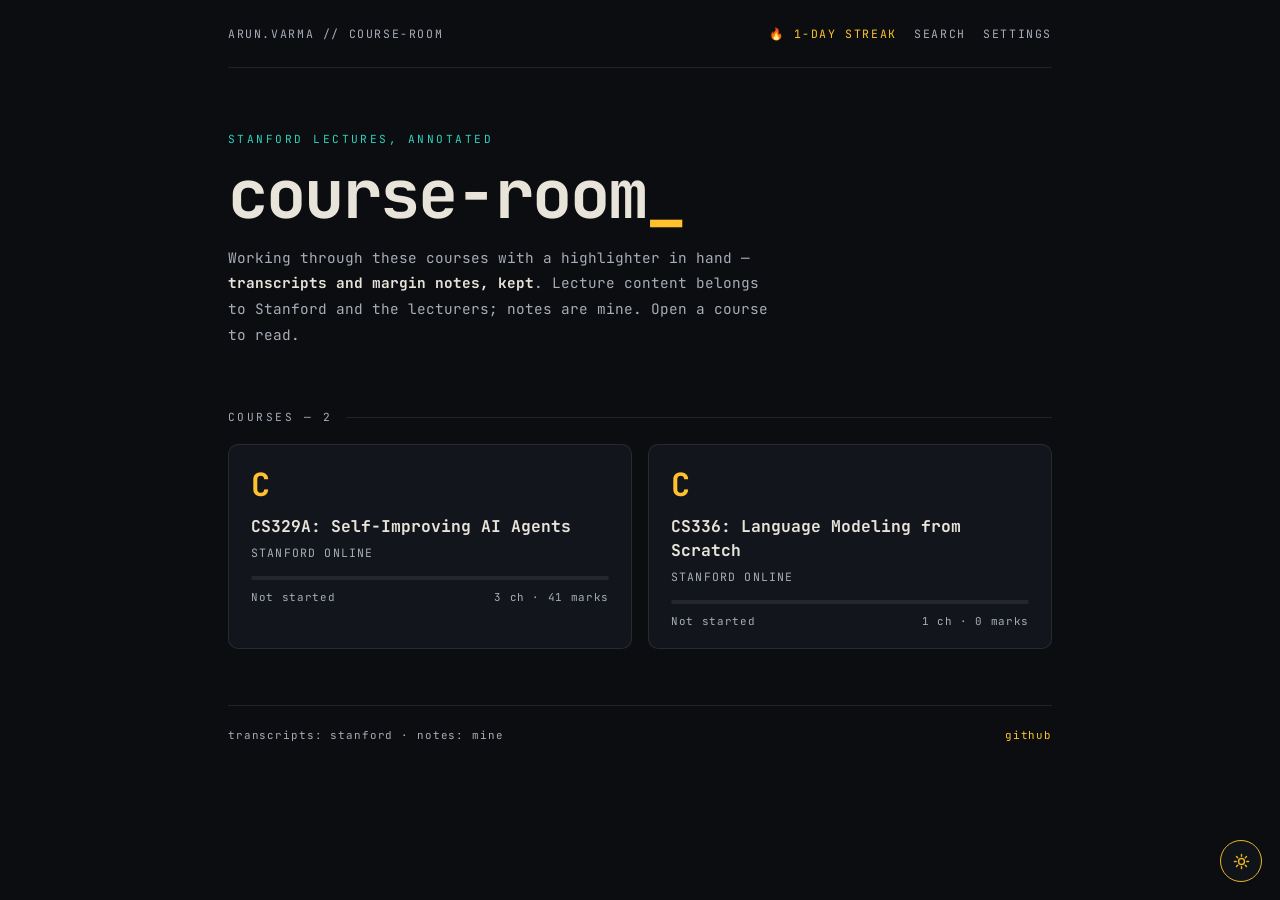
==== commit 5cca8053: "Add CS329A Part 1 resources and verify slide figures" ====
--- a/index.html
+++ b/index.html
@@ -54,7 +54,7 @@
 .bk-prog-row{display:flex;justify-content:space-between;gap:10px;margin-top:10px;
 font-size:.68rem;letter-spacing:.06em;color:var(--ink2)}
 .bk-prog-count{white-space:nowrap}
-  .foot{border-top:1px solid var(--line);margin-top:56px;padding:22px 0 0;
+.foot{border-top:1px solid var(--line);margin-top:56px;padding:22px 0 0;
 display:flex;justify-content:space-between;gap:14px;flex-wrap:wrap;
 font-size:.68rem;letter-spacing:.08em;color:var(--ink2)}
 .foot a{color:var(--accent);text-decoration:none}
@@ -81,8 +81,8 @@
     <h1>course-room<span class="cursor">_</span></h1>
     <p>Working through these courses with a highlighter in hand — <strong>transcripts and margin notes, kept</strong>. Lecture content belongs to Stanford and the lecturers; notes are mine. Open a course to read.</p>
   </div>
-  <div class="shelf-label">courses — 3</div>
-  <div class="bk-grid" role="list"><a class="bk-lib" href="books/cs329a-self-improving-ai-agents/part01_reader.html" data-book="cs329a-self-improving-ai-agents" data-chapters="part01_reader.html,part02_reader.html,part03_reader.html"><span class="bk-lib-art">C</span><span class="bk-lib-title">CS329A: Self-Improving AI Agents</span><span class="bk-lib-author">Stanford Online</span><span class="bk-prog"><span class="bk-prog-fill"></span></span><span class="bk-prog-row"><span class="bk-prog-label">Not started</span><span class="bk-prog-count">3 ch &middot; 41 marks</span></span></a><a class="bk-lib" href="books/cs336-language-modeling-from-scratch/lecture01_reader.html" data-book="cs336-language-modeling-from-scratch" data-chapters="lecture01_reader.html"><span class="bk-lib-art">C</span><span class="bk-lib-title">CS336: Language Modeling from Scratch</span><span class="bk-lib-author">Stanford Online</span><span class="bk-prog"><span class="bk-prog-fill"></span></span><span class="bk-prog-row"><span class="bk-prog-label">Not started</span><span class="bk-prog-count">1 ch &middot; 0 marks</span></span></a><a class="bk-lib" href="books/youtube-video/reader.html" data-book="youtube-video" data-chapters="reader.html"><span class="bk-lib-art">▶</span><span class="bk-lib-title">YouTube: 114i2Kz-LZA</span><span class="bk-lib-author">YouTube</span><span class="bk-prog"><span class="bk-prog-fill"></span></span><span class="bk-prog-row"><span class="bk-prog-label">Not started</span><span class="bk-prog-count">1 ch &middot; 0 marks</span></span></a></div>
+  <div class="shelf-label">courses — 2</div>
+  <div class="bk-grid" role="list"><a class="bk-lib" href="books/cs329a-self-improving-ai-agents/part01_reader.html" data-book="cs329a-self-improving-ai-agents" data-chapters="part01_reader.html,part02_reader.html,part03_reader.html"><span class="bk-lib-art">C</span><span class="bk-lib-title">CS329A: Self-Improving AI Agents</span><span class="bk-lib-author">Stanford Online</span><span class="bk-prog"><span class="bk-prog-fill"></span></span><span class="bk-prog-row"><span class="bk-prog-label">Not started</span><span class="bk-prog-count">3 ch &middot; 41 marks</span></span></a><a class="bk-lib" href="books/cs336-language-modeling-from-scratch/lecture01_reader.html" data-book="cs336-language-modeling-from-scratch" data-chapters="lecture01_reader.html"><span class="bk-lib-art">C</span><span class="bk-lib-title">CS336: Language Modeling from Scratch</span><span class="bk-lib-author">Stanford Online</span><span class="bk-prog"><span class="bk-prog-fill"></span></span><span class="bk-prog-row"><span class="bk-prog-label">Not started</span><span class="bk-prog-count">1 ch &middot; 0 marks</span></span></a></div>
   <div class="foot"><span>transcripts: stanford · notes: mine</span><span><a href="https://github.com/Arun2565/course-room">github</a></span></div>
 </div>
 <script src="assets/course-theme.js"></script>
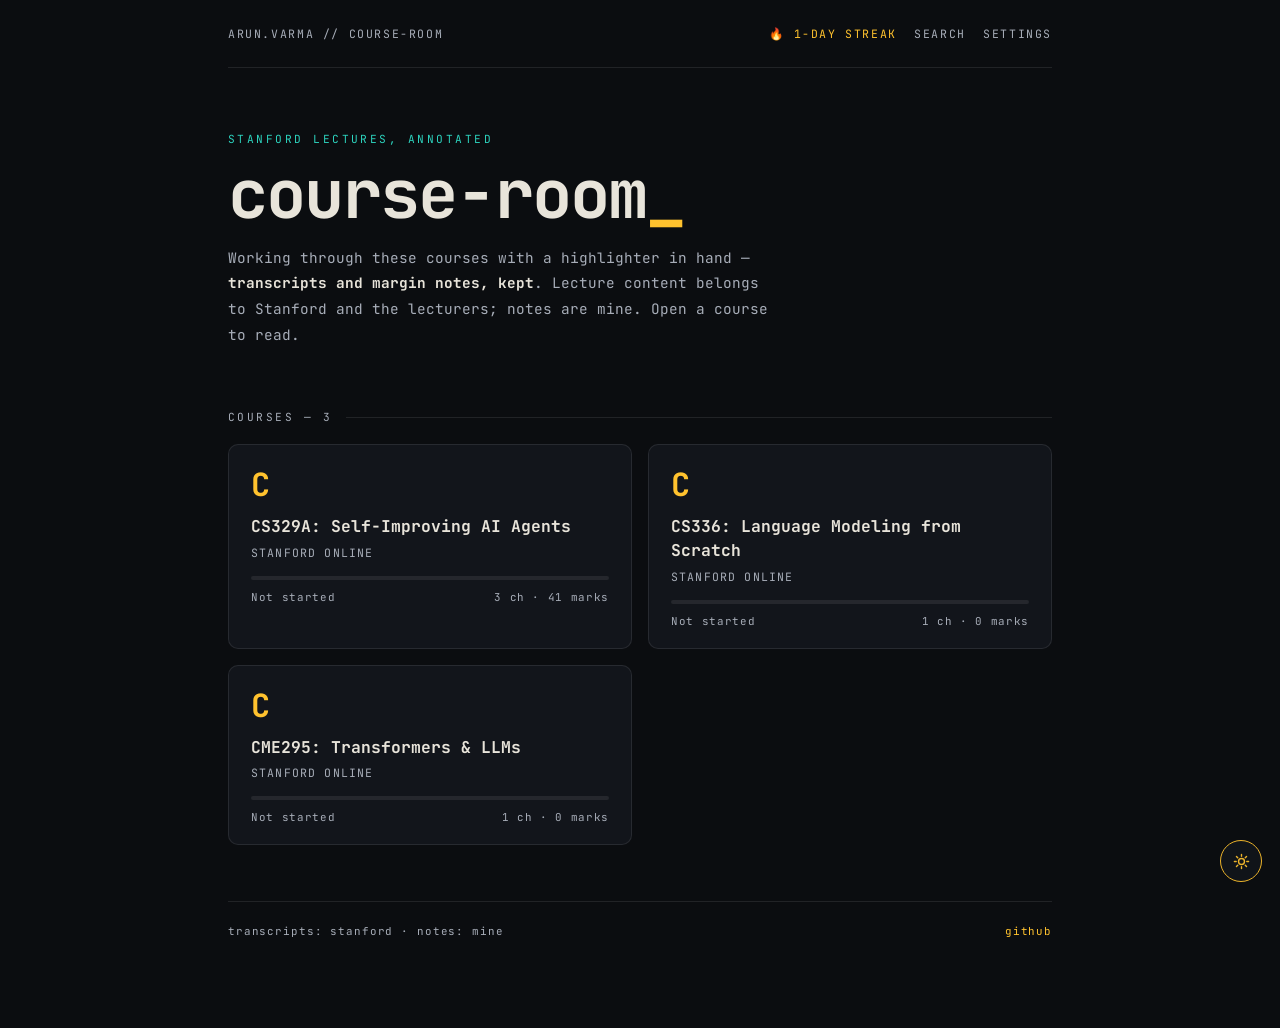
==== commit adb7d271: "Add CME295 Transformers & LLMs Lecture 1 reader" ====
--- a/index.html
+++ b/index.html
@@ -81,8 +81,8 @@
     <h1>course-room<span class="cursor">_</span></h1>
     <p>Working through these courses with a highlighter in hand — <strong>transcripts and margin notes, kept</strong>. Lecture content belongs to Stanford and the lecturers; notes are mine. Open a course to read.</p>
   </div>
-  <div class="shelf-label">courses — 2</div>
-  <div class="bk-grid" role="list"><a class="bk-lib" href="books/cs329a-self-improving-ai-agents/part01_reader.html" data-book="cs329a-self-improving-ai-agents" data-chapters="part01_reader.html,part02_reader.html,part03_reader.html"><span class="bk-lib-art">C</span><span class="bk-lib-title">CS329A: Self-Improving AI Agents</span><span class="bk-lib-author">Stanford Online</span><span class="bk-prog"><span class="bk-prog-fill"></span></span><span class="bk-prog-row"><span class="bk-prog-label">Not started</span><span class="bk-prog-count">3 ch &middot; 41 marks</span></span></a><a class="bk-lib" href="books/cs336-language-modeling-from-scratch/lecture01_reader.html" data-book="cs336-language-modeling-from-scratch" data-chapters="lecture01_reader.html"><span class="bk-lib-art">C</span><span class="bk-lib-title">CS336: Language Modeling from Scratch</span><span class="bk-lib-author">Stanford Online</span><span class="bk-prog"><span class="bk-prog-fill"></span></span><span class="bk-prog-row"><span class="bk-prog-label">Not started</span><span class="bk-prog-count">1 ch &middot; 0 marks</span></span></a></div>
+  <div class="shelf-label">courses — 3</div>
+  <div class="bk-grid" role="list"><a class="bk-lib" href="books/cs329a-self-improving-ai-agents/part01_reader.html" data-book="cs329a-self-improving-ai-agents" data-chapters="part01_reader.html,part02_reader.html,part03_reader.html"><span class="bk-lib-art">C</span><span class="bk-lib-title">CS329A: Self-Improving AI Agents</span><span class="bk-lib-author">Stanford Online</span><span class="bk-prog"><span class="bk-prog-fill"></span></span><span class="bk-prog-row"><span class="bk-prog-label">Not started</span><span class="bk-prog-count">3 ch &middot; 41 marks</span></span></a><a class="bk-lib" href="books/cs336-language-modeling-from-scratch/lecture01_reader.html" data-book="cs336-language-modeling-from-scratch" data-chapters="lecture01_reader.html"><span class="bk-lib-art">C</span><span class="bk-lib-title">CS336: Language Modeling from Scratch</span><span class="bk-lib-author">Stanford Online</span><span class="bk-prog"><span class="bk-prog-fill"></span></span><span class="bk-prog-row"><span class="bk-prog-label">Not started</span><span class="bk-prog-count">1 ch &middot; 0 marks</span></span></a><a class="bk-lib" href="books/cme295-transformers-llms/lecture01_reader.html" data-book="cme295-transformers-llms" data-chapters="lecture01_reader.html"><span class="bk-lib-art">C</span><span class="bk-lib-title">CME295: Transformers &amp; LLMs</span><span class="bk-lib-author">Stanford Online</span><span class="bk-prog"><span class="bk-prog-fill"></span></span><span class="bk-prog-row"><span class="bk-prog-label">Not started</span><span class="bk-prog-count">1 ch &middot; 0 marks</span></span></a></div>
   <div class="foot"><span>transcripts: stanford · notes: mine</span><span><a href="https://github.com/Arun2565/course-room">github</a></span></div>
 </div>
 <script src="assets/course-theme.js"></script>
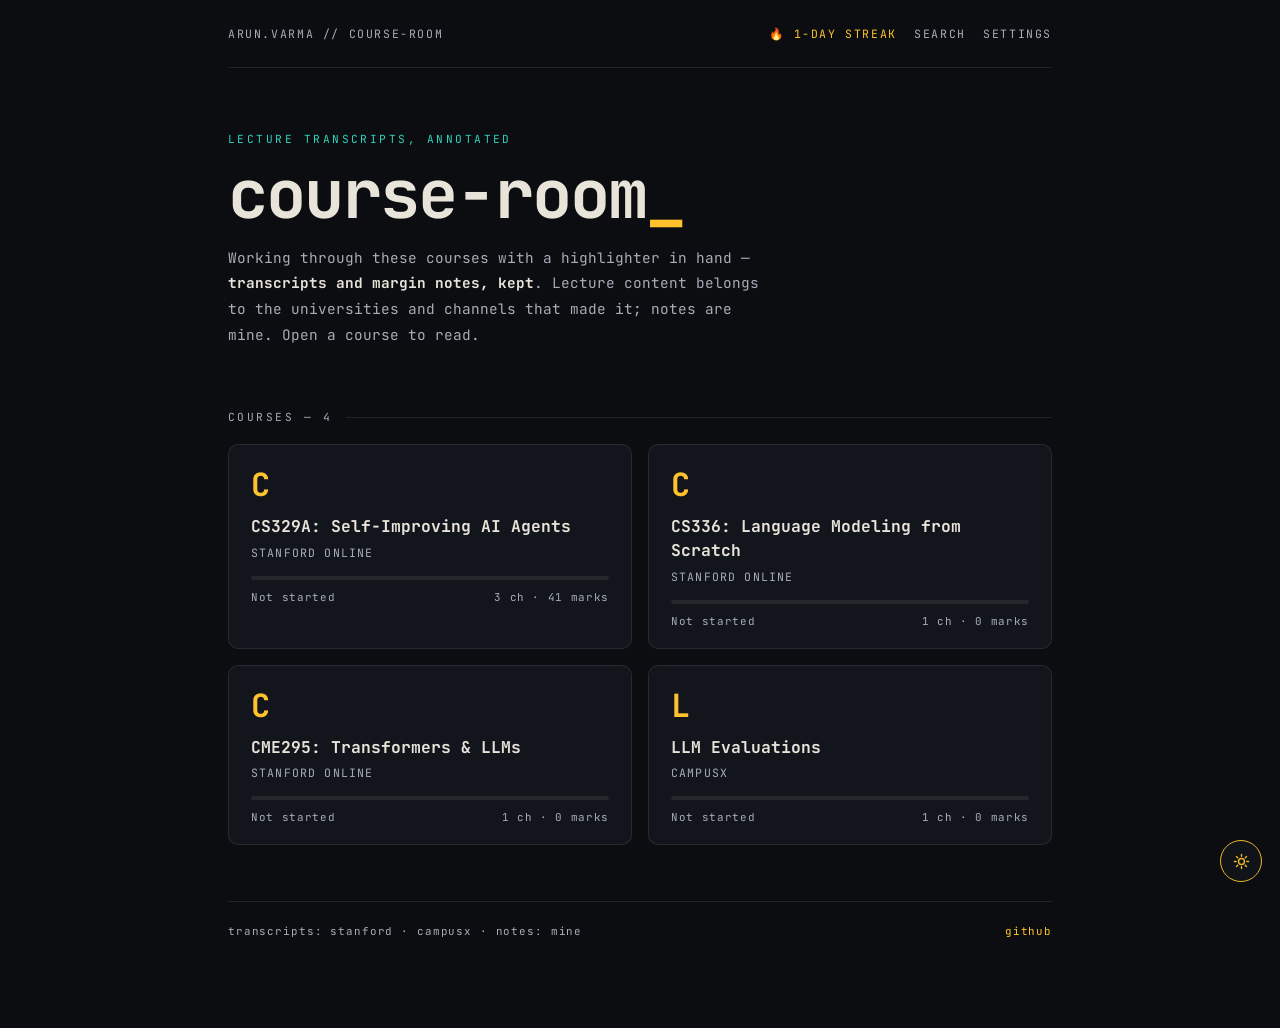
==== commit e3ed1c52: "Fix #rr-toolbar font: Source Serif 4 instead of JetBrains Mono" ====
--- a/index.html
+++ b/index.html
@@ -77,16 +77,16 @@
   <div class="top"><span>arun.varma // course-room</span><span><span id="rr-streak"></span>&nbsp;&nbsp;<a href="#" id="rr-search-btn">search</a>&nbsp;&nbsp;<a href="settings.html">settings</a></span></div>
   <div id="rr-search" role="dialog" aria-label="Search the library"><div id="rr-search-box"><input id="rr-search-input" type="text" placeholder="Search books, guides, blogs…" autocomplete="off"><div id="rr-search-list"></div></div></div>
   <div class="hero">
-    <div class="kicker">stanford lectures, annotated</div>
+    <div class="kicker">lecture transcripts, annotated</div>
     <h1>course-room<span class="cursor">_</span></h1>
-    <p>Working through these courses with a highlighter in hand — <strong>transcripts and margin notes, kept</strong>. Lecture content belongs to Stanford and the lecturers; notes are mine. Open a course to read.</p>
+    <p>Working through these courses with a highlighter in hand — <strong>transcripts and margin notes, kept</strong>. Lecture content belongs to the universities and channels that made it; notes are mine. Open a course to read.</p>
   </div>
-  <div class="shelf-label">courses — 3</div>
-  <div class="bk-grid" role="list"><a class="bk-lib" href="books/cs329a-self-improving-ai-agents/part01_reader.html" data-book="cs329a-self-improving-ai-agents" data-chapters="part01_reader.html,part02_reader.html,part03_reader.html"><span class="bk-lib-art">C</span><span class="bk-lib-title">CS329A: Self-Improving AI Agents</span><span class="bk-lib-author">Stanford Online</span><span class="bk-prog"><span class="bk-prog-fill"></span></span><span class="bk-prog-row"><span class="bk-prog-label">Not started</span><span class="bk-prog-count">3 ch &middot; 41 marks</span></span></a><a class="bk-lib" href="books/cs336-language-modeling-from-scratch/lecture01_reader.html" data-book="cs336-language-modeling-from-scratch" data-chapters="lecture01_reader.html"><span class="bk-lib-art">C</span><span class="bk-lib-title">CS336: Language Modeling from Scratch</span><span class="bk-lib-author">Stanford Online</span><span class="bk-prog"><span class="bk-prog-fill"></span></span><span class="bk-prog-row"><span class="bk-prog-label">Not started</span><span class="bk-prog-count">1 ch &middot; 0 marks</span></span></a><a class="bk-lib" href="books/cme295-transformers-llms/lecture01_reader.html" data-book="cme295-transformers-llms" data-chapters="lecture01_reader.html"><span class="bk-lib-art">C</span><span class="bk-lib-title">CME295: Transformers &amp; LLMs</span><span class="bk-lib-author">Stanford Online</span><span class="bk-prog"><span class="bk-prog-fill"></span></span><span class="bk-prog-row"><span class="bk-prog-label">Not started</span><span class="bk-prog-count">1 ch &middot; 0 marks</span></span></a></div>
-  <div class="foot"><span>transcripts: stanford · notes: mine</span><span><a href="https://github.com/Arun2565/course-room">github</a></span></div>
+  <div class="shelf-label">courses — 4</div>
+  <div class="bk-grid" role="list"><a class="bk-lib" href="books/cs329a-self-improving-ai-agents/part01_reader.html" data-book="cs329a-self-improving-ai-agents" data-chapters="part01_reader.html,part02_reader.html,part03_reader.html"><span class="bk-lib-art">C</span><span class="bk-lib-title">CS329A: Self-Improving AI Agents</span><span class="bk-lib-author">Stanford Online</span><span class="bk-prog"><span class="bk-prog-fill"></span></span><span class="bk-prog-row"><span class="bk-prog-label">Not started</span><span class="bk-prog-count">3 ch &middot; 41 marks</span></span></a><a class="bk-lib" href="books/cs336-language-modeling-from-scratch/lecture01_reader.html" data-book="cs336-language-modeling-from-scratch" data-chapters="lecture01_reader.html"><span class="bk-lib-art">C</span><span class="bk-lib-title">CS336: Language Modeling from Scratch</span><span class="bk-lib-author">Stanford Online</span><span class="bk-prog"><span class="bk-prog-fill"></span></span><span class="bk-prog-row"><span class="bk-prog-label">Not started</span><span class="bk-prog-count">1 ch &middot; 0 marks</span></span></a><a class="bk-lib" href="books/cme295-transformers-llms/lecture01_reader.html" data-book="cme295-transformers-llms" data-chapters="lecture01_reader.html"><span class="bk-lib-art">C</span><span class="bk-lib-title">CME295: Transformers &amp; LLMs</span><span class="bk-lib-author">Stanford Online</span><span class="bk-prog"><span class="bk-prog-fill"></span></span><span class="bk-prog-row"><span class="bk-prog-label">Not started</span><span class="bk-prog-count">1 ch &middot; 0 marks</span></span></a><a class="bk-lib" href="books/campusx-llm-evals/lecture01_reader.html" data-book="campusx-llm-evals" data-chapters="lecture01_reader.html"><span class="bk-lib-art">L</span><span class="bk-lib-title">LLM Evaluations</span><span class="bk-lib-author">CampusX</span><span class="bk-prog"><span class="bk-prog-fill"></span></span><span class="bk-prog-row"><span class="bk-prog-label">Not started</span><span class="bk-prog-count">1 ch &middot; 0 marks</span></span></a></div>
+  <div class="foot"><span>transcripts: stanford · campusx · notes: mine</span><span><a href="https://github.com/Arun2565/course-room">github</a></span></div>
 </div>
 <script src="assets/course-theme.js"></script>
 <script src="assets/local.js?v=2"></script>
-<script src="assets/library.js?v=2"></script>
+<script src="assets/library.js?v=3"></script>
 </body>
 </html>
--- a/assets/course-theme.css
+++ b/assets/course-theme.css
@@ -91,6 +91,28 @@
 }
 body.course-room .chapter-title h1 { color: var(--ink) !important; }
 body.course-room .ann-badge { background: var(--accent) !important; color: #0b0d10 !important; font-weight: 700; }
+
+/* "jump to this moment in the video" link on a lecture section heading.
+ * Sits inline after the heading text, quiet until hovered. */
+body.course-room .reader-content h2 a.rr-jump {
+  display: inline-block;
+  margin-left: .5em;
+  padding: .1em .55em;
+  border: 1px solid var(--border);
+  border-radius: 5px;
+  background: var(--surface);
+  color: var(--ink-2) !important;
+  font-size: .68rem;
+  font-weight: 400;
+  letter-spacing: .04em;
+  text-decoration: none !important;
+  vertical-align: middle;
+  white-space: nowrap;
+}
+body.course-room .reader-content h2 a.rr-jump:hover {
+  border-color: var(--accent);
+  color: var(--accent) !important;
+}
 html[data-theme="light"] body.course-room .ann-badge { color: #faf7f0 !important; }
 
 /* Apple-Books-style annotation wash: seamless marker that hugs the text
@@ -133,7 +155,7 @@
 body.course-room .rr-next-link:hover { color: var(--accent) !important; }
 body.course-room .rr-next-arrow { color: var(--accent) !important; }
 body.course-room .rr-contents { font-family: 'JetBrains Mono', monospace !important; }
-body.course-room #rr-toolbar { font-family: 'JetBrains Mono', monospace !important; }
+body.course-room #rr-toolbar { font-family: 'Source Serif 4', Georgia, serif !important; }
 
 /* ================= settings page ================= */
 body.course-settings {
